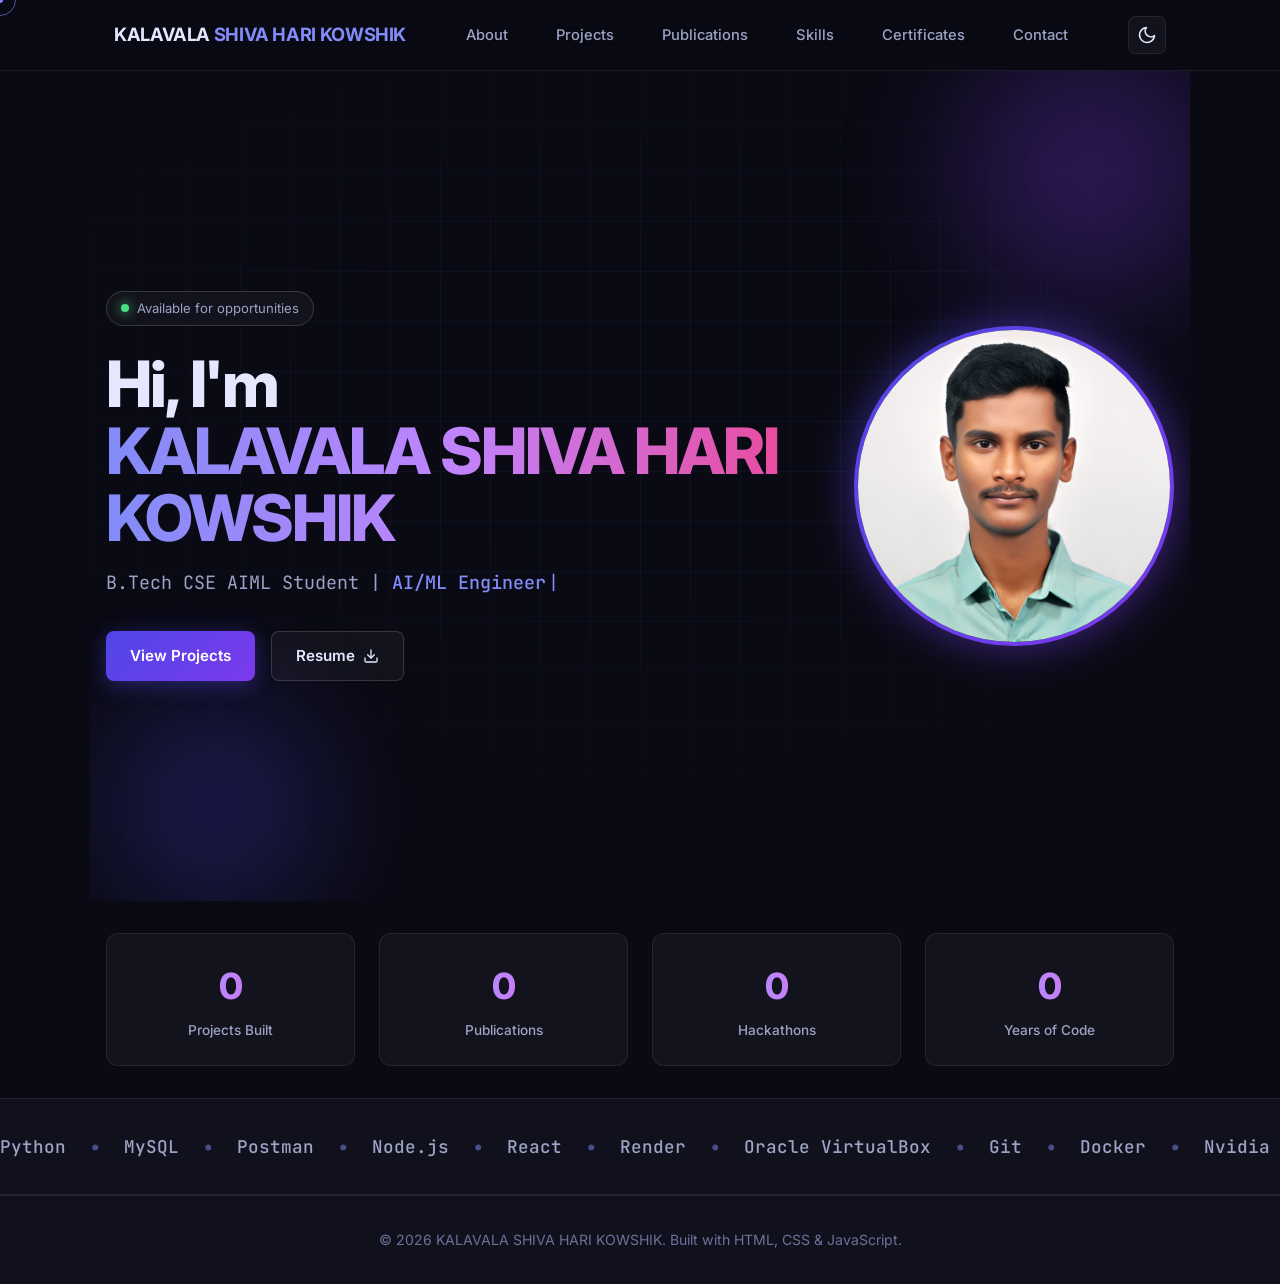
==== index.html @ ff4b06aa "Initial portfolio commit" ====
<!DOCTYPE html>
<html lang="en">
<head>
    <meta charset="UTF-8">
    <meta name="viewport" content="width=device-width, initial-scale=1.0">
    <meta name="description" content="Portfolio of KALAVALA SHIVA HARI KOWSHIK - B.Tech student and aspiring developer">
    <title>KALAVALA SHIVA HARI KOWSHIK | Portfolio</title>
    <link rel="stylesheet" href="css/reset.css">
    <link rel="stylesheet" href="css/style.css">
    <link rel="stylesheet" href="css/responsive.css">
</head>

<body data-page="home">

    <div class="cursor-dot" id="cursorDot"></div>
    <div class="cursor-ring" id="cursorRing"></div>
    <div class="scroll-progress" id="scrollProgress"></div>


    <!-- ===== NAVBAR ===== -->
    <header class="navbar">
        <div class="nav-container">
            <a href="index.html" class="logo">KALAVALA<span class="logo-accent"> SHIVA HARI KOWSHIK</span></a>
            <nav>
                <ul class="nav-links">
                    <li><a href="about.html" data-page="about">About</a></li>
                    <li><a href="projects.html" data-page="projects">Projects</a></li>
                    <li><a href="publications.html" data-page="publications">Publications</a></li>
                    <li><a href="skills.html" data-page="skills">Skills</a></li>
                    <li><a href="certificates.html" data-page="certificates">Certificates</a></li>
                    <li><a href="contact.html" data-page="contact">Contact</a></li>
                </ul>
            </nav>
            <div class="nav-actions">
                <button class="theme-toggle" id="themeToggle" aria-label="Toggle dark mode">
                    <svg class="icon-moon" width="20" height="20" viewBox="0 0 24 24" fill="none" stroke="currentColor" stroke-width="2" stroke-linecap="round" stroke-linejoin="round">
                        <path d="M21 12.79A9 9 0 1 1 11.21 3 7 7 0 0 0 21 12.79z"></path>
                    </svg>
                    <svg class="icon-sun" width="20" height="20" viewBox="0 0 24 24" fill="none" stroke="currentColor" stroke-width="2" stroke-linecap="round" stroke-linejoin="round">
                        <circle cx="12" cy="12" r="5"></circle>
                        <line x1="12" y1="1" x2="12" y2="3"></line>
                        <line x1="12" y1="21" x2="12" y2="23"></line>
                        <line x1="4.22" y1="4.22" x2="5.64" y2="5.64"></line>
                        <line x1="18.36" y1="18.36" x2="19.78" y2="19.78"></line>
                        <line x1="1" y1="12" x2="3" y2="12"></line>
                        <line x1="21" y1="12" x2="23" y2="12"></line>
                        <line x1="4.22" y1="19.78" x2="5.64" y2="18.36"></line>
                        <line x1="18.36" y1="5.64" x2="19.78" y2="4.22"></line>
                    </svg>
                </button>
                <button class="menu-toggle" aria-label="Toggle menu">
                    <span></span><span></span><span></span>
                </button>
            </div>
        </div>
    </header>


    <!-- ===== HERO ===== -->
    <section class="hero">
        <div class="mouse-glow" id="mouseGlow"></div>
        <div class="hero-grid"></div>
        <div class="blob blob-1"></div>
        <div class="blob blob-2"></div>

        <div class="hero-content">
            <div class="status-badge">
                <span class="status-dot"></span>
                Available for opportunities
            </div>

            <h1 class="hero-title">
                <span class="reveal-text">Hi, I'm</span>
                <span class="gradient-text">KALAVALA SHIVA HARI KOWSHIK</span>
            </h1>

            <p class="tagline">
                B.Tech CSE AIML Student |
                <span class="typing-text" id="typingText">Backend Developer</span><span class="typing-cursor">|</span>
            </p>

            <div class="hero-buttons">
                <a href="projects.html" class="btn btn-primary">View Projects</a>
                <a href="assets/resume.pdf" class="btn btn-secondary" download>
                    Resume
                    <svg width="16" height="16" viewBox="0 0 24 24" fill="none" stroke="currentColor" stroke-width="2" stroke-linecap="round" stroke-linejoin="round">
                        <path d="M21 15v4a2 2 0 0 1-2 2H5a2 2 0 0 1-2-2v-4"></path>
                        <polyline points="7 10 12 15 17 10"></polyline>
                        <line x1="12" y1="15" x2="12" y2="3"></line>
                    </svg>
                </a>
            </div>
        </div>

        <div class="hero-image">
            <div class="image-ring">
                <img src="assets/images/profile.png" alt="KALAVALA SHIVA HARI KOWSHIK">
            </div>
        </div>
    </section>


    <!-- ===== STATS ===== -->
    <section class="stats">
        <div class="stats-grid">
            <div class="stat-card">
                <div class="stat-number" data-target="3">0</div>
                <div class="stat-label">Projects Built</div>
            </div>
            <div class="stat-card">
                <div class="stat-number" data-target="1">0</div>
                <div class="stat-label">Publications</div>
            </div>
            <div class="stat-card">
                <div class="stat-number" data-target="3">0</div>
                <div class="stat-label">Hackathons</div>
            </div>
            <div class="stat-card">
                <div class="stat-number" data-target="4">0</div>
                <div class="stat-label">Years of Code</div>
            </div>
        </div>
    </section>


    <!-- ===== MARQUEE ===== -->
    <section class="marquee-section">
        <div class="marquee">
            <div class="marquee-track">
                <span class="marquee-item">Python</span><span class="marquee-dot">•</span>
                <span class="marquee-item">MySQL</span><span class="marquee-dot">•</span>
                <span class="marquee-item">Postman</span><span class="marquee-dot">•</span>
                <span class="marquee-item">Node.js</span><span class="marquee-dot">•</span>
                <span class="marquee-item">React</span><span class="marquee-dot">•</span>
                <span class="marquee-item">Render</span><span class="marquee-dot">•</span>
                <span class="marquee-item">Oracle VirtualBox</span><span class="marquee-dot">•</span>
                <span class="marquee-item">Git</span><span class="marquee-dot">•</span>
                <span class="marquee-item">Docker</span><span class="marquee-dot">•</span>
                <span class="marquee-item">Nvidia NGC</span><span class="marquee-dot">•</span>
            </div>
        </div>
    </section>


    <!-- ===== FOOTER ===== -->
    <footer class="footer">
        <p>&copy; 2026 KALAVALA SHIVA HARI KOWSHIK. Built with HTML, CSS &amp; JavaScript.</p>
    </footer>

    <script src="js/script.js"></script>
</body>
</html>
---- css/style.css ----
/* ==========================================================
   GOOGLE FONTS
   ========================================================== */
@import url('https://fonts.googleapis.com/css2?family=Inter:wght@400;500;600;700;800;900&family=JetBrains+Mono:wght@400;500&display=swap');


/* ==========================================================
   1. CSS VARIABLES — DARK THEME (default)
   ========================================================== */

:root {
    /* Dark theme colors (default) */
    --bg-primary: #0a0a14;
    --bg-secondary: #11111d;
    --bg-card: rgba(255, 255, 255, 0.04);
    --bg-card-hover: rgba(255, 255, 255, 0.07);
    --bg-nav: rgba(10, 10, 20, 0.7);

    --text-primary: #e5e7ff;
    --text-secondary: #9ca3c4;
    --text-muted: #6b7299;

    --accent: #818cf8;
    --accent-2: #c084fc;
    --accent-strong: #4f46e5;
    --accent-glow: rgba(129, 140, 248, 0.4);

    --border: rgba(255, 255, 255, 0.08);
    --border-strong: rgba(255, 255, 255, 0.15);

    --gradient-text: linear-gradient(90deg, #818cf8 0%, #c084fc 50%, #ec4899 100%);
    --gradient-blob-1: radial-gradient(circle, rgba(124, 58, 237, 0.35) 0%, transparent 70%);
    --gradient-blob-2: radial-gradient(circle, rgba(79, 70, 229, 0.3) 0%, transparent 70%);
    --gradient-button: linear-gradient(135deg, #4f46e5 0%, #7c3aed 100%);

    /* Typography */
    --font-main: 'Inter', -apple-system, BlinkMacSystemFont, sans-serif;
    --font-mono: 'JetBrains Mono', monospace;

    /* Spacing */
    --space-xs: 0.5rem;
    --space-sm: 1rem;
    --space-md: 1.5rem;
    --space-lg: 2rem;
    --space-xl: 3rem;
    --space-2xl: 5rem;

    /* Layout */
    --max-width: 1100px;
    --radius: 12px;
    --radius-sm: 8px;
    --radius-lg: 20px;

    /* Effects */
    --shadow-glow: 0 0 40px var(--accent-glow);
    --shadow-card: 0 8px 32px rgba(0, 0, 0, 0.3);
    --transition: 0.3s cubic-bezier(0.4, 0, 0.2, 1);
    --transition-slow: 0.6s cubic-bezier(0.4, 0, 0.2, 1);
}


/* ==========================================================
   2. LIGHT THEME OVERRIDES (applied when body.light-mode)
   ========================================================== */

body.light-mode {
    --bg-primary: #fafafe;
    --bg-secondary: #f3f4fb;
    --bg-card: rgba(255, 255, 255, 0.9);
    --bg-card-hover: #ffffff;
    --bg-nav: rgba(255, 255, 255, 0.8);

    --text-primary: #1a1a2e;
    --text-secondary: #555770;
    --text-muted: #8a8fb0;

    --accent: #4f46e5;
    --accent-2: #7c3aed;
    --accent-strong: #4338ca;
    --accent-glow: rgba(79, 70, 229, 0.25);

    --border: rgba(0, 0, 0, 0.08);
    --border-strong: rgba(0, 0, 0, 0.15);

    --gradient-blob-1: radial-gradient(circle, rgba(124, 58, 237, 0.15) 0%, transparent 70%);
    --gradient-blob-2: radial-gradient(circle, rgba(79, 70, 229, 0.12) 0%, transparent 70%);
}


/* ==========================================================
   3. BASE
   ========================================================== */

body {
    font-family: var(--font-main);
    font-size: 1rem;
    color: var(--text-primary);
    background-color: var(--bg-primary);
    transition: background-color var(--transition), color var(--transition);
    overflow-x: hidden;
}

h1 {
    font-size: clamp(2.25rem, 5.5vw, 4rem);
    font-weight: 800;
    letter-spacing: -0.03em;
    line-height: 1.05;
}

h2 {
    font-size: clamp(1.75rem, 4vw, 2.75rem);
    font-weight: 700;
    letter-spacing: -0.02em;
}

h3 {
    font-size: 1.2rem;
    font-weight: 600;
}

p {
    color: var(--text-secondary);
    font-size: 1.02rem;
    line-height: 1.7;
}


/* ==========================================================
   4. SCROLL PROGRESS BAR
   ========================================================== */

.scroll-progress {
    position: fixed;
    top: 0;
    left: 0;
    height: 3px;
    width: 0%;
    background: var(--gradient-text);
    z-index: 9999;
    transition: width 0.1s ease-out;
}


/* ==========================================================
   5. SECTION LAYOUT
   ========================================================== */

section {
    padding: var(--space-2xl) var(--space-sm);
    max-width: var(--max-width);
    margin: 0 auto;
    position: relative;
}

.section-title {
    text-align: center;
    margin-bottom: var(--space-xl);
    color: var(--text-primary);
}


/* ==========================================================
   6. NAVBAR
   ========================================================== */

.navbar {
    position: sticky;
    top: 0;
    z-index: 1000;
    background-color: var(--bg-nav);
    backdrop-filter: blur(20px);
    -webkit-backdrop-filter: blur(20px);
    border-bottom: 1px solid var(--border);
    transition: background-color var(--transition);
}

.nav-container {
    max-width: var(--max-width);
    margin: 0 auto;
    padding: var(--space-sm) var(--space-md);
    display: flex;
    align-items: center;
    justify-content: space-between;
}

.logo {
    font-size: 1.15rem;
    font-weight: 700;
    color: var(--text-primary);
    letter-spacing: -0.02em;
}

.logo-accent {
    color: var(--accent);
}

.nav-links {
    display: flex;
    gap: var(--space-md);
}

.nav-links a {
    color: var(--text-secondary);
    font-weight: 500;
    font-size: 0.92rem;
    padding: 0.5rem 0.75rem;
    border-radius: var(--radius-sm);
    transition: all var(--transition);
}

.nav-links a:hover {
    color: var(--accent);
    background-color: var(--bg-card);
}

.nav-links a.active-link {
    color: var(--accent);
    background-color: var(--bg-card);
}

.nav-actions {
    display: flex;
    align-items: center;
    gap: var(--space-xs);
}

/* Theme toggle */
.theme-toggle {
    width: 38px;
    height: 38px;
    border-radius: var(--radius-sm);
    background: var(--bg-card);
    border: 1px solid var(--border);
    display: flex;
    align-items: center;
    justify-content: center;
    color: var(--text-primary);
    transition: all var(--transition);
}

.theme-toggle:hover {
    background: var(--bg-card-hover);
    color: var(--accent);
    transform: translateY(-2px);
}

.theme-toggle .icon-sun {
    display: none;
}

body.light-mode .theme-toggle .icon-moon {
    display: none;
}

body.light-mode .theme-toggle .icon-sun {
    display: block;
}

/* Mobile menu button */
.menu-toggle {
    display: none;
    flex-direction: column;
    gap: 5px;
    padding: 8px;
}

.menu-toggle span {
    width: 22px;
    height: 2px;
    background-color: var(--text-primary);
    border-radius: 2px;
    transition: all var(--transition);
}


/* ==========================================================
   7. HERO SECTION
   ========================================================== */

.hero {
    min-height: calc(100vh - 70px);
    display: flex;
    align-items: center;
    justify-content: space-between;
    gap: var(--space-xl);
    padding-top: var(--space-xl);
    padding-bottom: var(--space-xl);
    position: relative;
    overflow: hidden;
}

/* Gradient blobs in background */
.blob {
    position: absolute;
    border-radius: 50%;
    filter: blur(40px);
    pointer-events: none;
    animation: float 8s ease-in-out infinite;
}

.blob-1 {
    width: 400px;
    height: 400px;
    background: var(--gradient-blob-1);
    top: -100px;
    right: -100px;
}

.blob-2 {
    width: 350px;
    height: 350px;
    background: var(--gradient-blob-2);
    bottom: -80px;
    left: -50px;
    animation-delay: -4s;
}

@keyframes float {
    0%, 100% { transform: translate(0, 0); }
    50% { transform: translate(20px, -30px); }
}

.hero-content {
    flex: 1;
    position: relative;
    z-index: 1;
}

/* Status badge */
.status-badge {
    display: inline-flex;
    align-items: center;
    gap: 8px;
    background: var(--bg-card);
    border: 1px solid var(--border-strong);
    padding: 6px 14px;
    border-radius: 100px;
    font-size: 0.82rem;
    color: var(--text-secondary);
    margin-bottom: var(--space-md);
    backdrop-filter: blur(10px);
}

.status-dot {
    width: 8px;
    height: 8px;
    border-radius: 50%;
    background: #4ade80;
    box-shadow: 0 0 12px #4ade80;
    animation: pulse 2s ease-in-out infinite;
}

@keyframes pulse {
    0%, 100% { opacity: 1; transform: scale(1); }
    50% { opacity: 0.6; transform: scale(1.2); }
}

/* Gradient text */
.gradient-text {
    color: var(--accent);   /* fallback color */
    background: var(--gradient-text);
    -webkit-background-clip: text;
    -webkit-text-fill-color: transparent;
    background-clip: text;
    display: inline-block;
}

.hero-content h1 {
    margin-bottom: var(--space-sm);
}

.tagline {
    font-size: 1.15rem;
    color: var(--text-secondary);
    margin-bottom: var(--space-lg);
    font-family: var(--font-mono);
}

.typing-text {
    color: var(--accent);
    font-weight: 500;
}

.typing-cursor {
    color: var(--accent);
    animation: blink 1s infinite;
    margin-left: 2px;
}

@keyframes blink {
    0%, 49% { opacity: 1; }
    50%, 100% { opacity: 0; }
}

.hero-buttons {
    display: flex;
    gap: var(--space-sm);
    flex-wrap: wrap;
}


/* ==========================================================
   8. BUTTONS
   ========================================================== */

.btn {
    display: inline-flex;
    align-items: center;
    gap: 8px;
    padding: 0.75rem 1.5rem;
    border-radius: var(--radius-sm);
    font-weight: 600;
    font-size: 0.95rem;
    transition: all var(--transition);
    cursor: pointer;
    position: relative;
    overflow: hidden;
}

.btn-primary {
    background: var(--gradient-button);
    color: #ffffff;
    box-shadow: 0 4px 20px rgba(79, 70, 229, 0.4);
}

.btn-primary:hover {
    transform: translateY(-3px);
    box-shadow: 0 8px 30px rgba(79, 70, 229, 0.6);
}

.btn-secondary {
    background-color: var(--bg-card);
    color: var(--text-primary);
    border: 1px solid var(--border-strong);
}

.btn-secondary:hover {
    background-color: var(--bg-card-hover);
    border-color: var(--accent);
    color: var(--accent);
    transform: translateY(-3px);
}


/* ==========================================================
   9. HERO IMAGE
   ========================================================== */

.hero-image {
    flex: 0 0 auto;
    position: relative;
    z-index: 1;
}

.image-ring {
    width: 320px;
    height: 320px;
    border-radius: 50%;
    background: var(--gradient-button);
    padding: 4px;
    position: relative;
}

.image-ring::before {
    content: '';
    position: absolute;
    inset: -2px;
    border-radius: 50%;
    background: var(--gradient-button);
    filter: blur(20px);
    opacity: 0.5;
    z-index: -1;
}

.image-ring img {
    width: 100%;
    height: 100%;
    border-radius: 50%;
    object-fit: cover;
     object-position: center top;
    background-color: var(--bg-secondary);
}


/* ==========================================================
   10. STATS SECTION
   ========================================================== */

.stats {
    padding-top: var(--space-lg);
    padding-bottom: var(--space-lg);
}

.stats-grid {
    display: grid;
    grid-template-columns: repeat(4, 1fr);
    gap: var(--space-md);
}

.stat-card {
    background: var(--bg-card);
    border: 1px solid var(--border);
    border-radius: var(--radius);
    padding: var(--space-md);
    text-align: center;
    backdrop-filter: blur(10px);
    transition: all var(--transition);
}

.stat-card:hover {
    border-color: var(--accent);
    transform: translateY(-4px);
    box-shadow: var(--shadow-glow);
}

.stat-number {
    font-size: 2.25rem;
    font-weight: 800;
    background: var(--gradient-text);
    -webkit-background-clip: text;
    -webkit-text-fill-color: transparent;
    background-clip: text;
    margin-bottom: 4px;
}

.stat-label {
    font-size: 0.85rem;
    color: var(--text-secondary);
    font-weight: 500;
}


/* ==========================================================
   11. ABOUT
   ========================================================== */

.about-content {
    max-width: 700px;
    margin: 0 auto;
    text-align: center;
}

.about-content p {
    font-size: 1.1rem;
    line-height: 1.8;
}


/* ==========================================================
   12. PROJECTS
   ========================================================== */

.projects-grid {
    display: grid;
    grid-template-columns: repeat(auto-fit, minmax(450px, 1fr));
    gap: var(--space-md);
}

.project-card {
    background: var(--bg-card);
    border: 1px solid var(--border);
    border-radius: var(--radius);
    overflow: hidden;
    transition: all var(--transition);
    display: flex;
    flex-direction: column;
    backdrop-filter: blur(10px);
    position: relative;
}

.project-card:hover {
    transform: translateY(-8px);
    background: var(--bg-card-hover);
    border-color: var(--accent);
    box-shadow: var(--shadow-glow), var(--shadow-card);
}

.project-image {
    overflow: hidden;
    height: 180px;
    background: linear-gradient(135deg, rgba(79, 70, 229, 0.2), rgba(124, 58, 237, 0.1));
}

.project-image img {
    width: 100%;
    height: 100%;
    object-fit: cover;
    transition: transform var(--transition-slow);
}

.project-card:hover .project-image img {
    transform: scale(1.08);
}

.project-info {
    padding: var(--space-md);
    display: flex;
    flex-direction: column;
    gap: 0.75rem;
    flex: 1;
}

.project-info h3 {
    color: var(--text-primary);
}

.project-info p {
    font-size: 0.92rem;
    flex: 1;
}

.tech-stack {
    display: flex;
    flex-wrap: wrap;
    gap: 6px;
}

.tech-stack span {
    background: var(--bg-card);
    border: 1px solid var(--border-strong);
    color: var(--accent);
    padding: 3px 10px;
    border-radius: 100px;
    font-size: 0.75rem;
    font-weight: 500;
    font-family: var(--font-mono);
}

.project-links {
    display: flex;
    gap: var(--space-sm);
    margin-top: 0.5rem;
}

.project-links a {
    display: inline-flex;
    align-items: center;
    gap: 6px;
    color: var(--text-secondary);
    font-weight: 600;
    font-size: 0.85rem;
    padding: 6px 12px;
    border-radius: var(--radius-sm);
    transition: all var(--transition);
}

.project-links a:hover {
    color: var(--accent);
    background: var(--bg-card);
}


/* ==========================================================
   13. SKILLS
   ========================================================== */

.skills-grid {
    display: grid;
    grid-template-columns: repeat(auto-fit, minmax(220px, 1fr));
    gap: var(--space-md);
}

.skill-category {
    background: var(--bg-card);
    padding: var(--space-md);
    border-radius: var(--radius);
    border: 1px solid var(--border);
    transition: all var(--transition);
    backdrop-filter: blur(10px);
}

.skill-category:hover {
    transform: translateY(-4px);
    border-color: var(--accent);
    box-shadow: var(--shadow-glow);
}

.skill-category h3 {
    color: var(--accent);
    margin-bottom: var(--space-sm);
    padding-bottom: var(--space-xs);
    border-bottom: 1px solid var(--border);
    font-family: var(--font-mono);
    font-size: 0.95rem;
}

.skill-category ul {
    display: flex;
    flex-direction: column;
    gap: 0.4rem;
}

.skill-category li {
    color: var(--text-secondary);
    font-size: 0.92rem;
    padding-left: 1.25rem;
    position: relative;
    transition: color var(--transition);
}

.skill-category li::before {
    content: '▹';
    position: absolute;
    left: 0;
    color: var(--accent);
}

.skill-category li:hover {
    color: var(--text-primary);
}


/* ==========================================================
   14. CONTACT
   ========================================================== */

.contact {
    text-align: center;
}

.contact-text {
    max-width: 500px;
    margin: 0 auto var(--space-lg);
    font-size: 1.05rem;
}

.contact-links {
    display: flex;
    justify-content: center;
    gap: var(--space-sm);
    flex-wrap: wrap;
}

.contact-links a {
    display: inline-flex;
    align-items: center;
    gap: 8px;
    padding: 0.75rem 1.5rem;
    background: var(--bg-card);
    border: 1px solid var(--border-strong);
    border-radius: var(--radius-sm);
    color: var(--text-primary);
    font-weight: 500;
    font-size: 0.95rem;
    transition: all var(--transition);
    backdrop-filter: blur(10px);
}

.contact-links a:hover {
    border-color: var(--accent);
    color: var(--accent);
    transform: translateY(-3px);
    box-shadow: var(--shadow-glow);
}


/* ==========================================================
   15. FOOTER
   ========================================================== */

.footer {
    text-align: center;
    padding: var(--space-lg) var(--space-sm);
    border-top: 1px solid var(--border);
    background-color: var(--bg-secondary);
}

.footer p {
    font-size: 0.88rem;
    color: var(--text-muted);
}


/* ==========================================================
   16. FADE-IN ANIMATION
   ========================================================== */

.fade-in {
    opacity: 0;
    transform: translateY(30px);
    transition: opacity 0.8s ease, transform 0.8s ease;
}

.fade-in.visible {
    opacity: 1;
    transform: translateY(0);
}
/* ==========================================================
   17. CUSTOM CURSOR (desktop only)
   ========================================================== */

.cursor-dot,
.cursor-ring {
    position: fixed;
    top: 0;
    left: 0;
    pointer-events: none;
    z-index: 10000;
    border-radius: 50%;
    transform: translate(-50%, -50%);
    will-change: transform;
}

.cursor-dot {
    width: 6px;
    height: 6px;
    background: var(--accent);
    transition: width 0.2s, height 0.2s, background 0.2s;
}

.cursor-ring {
    width: 32px;
    height: 32px;
    border: 1.5px solid var(--accent);
    transition: width 0.3s, height 0.3s, border-color 0.3s, transform 0.15s ease-out;
    opacity: 0.6;
}

/* Cursor expands over interactive elements */
.cursor-ring.hover {
    width: 50px;
    height: 50px;
    border-color: var(--accent-2);
    background: rgba(129, 140, 248, 0.1);
}

.cursor-dot.hover {
    width: 10px;
    height: 10px;
    background: var(--accent-2);
}

/* Hide default cursor when custom is active */
body.custom-cursor-active {
    cursor: none;
}

body.custom-cursor-active a,
body.custom-cursor-active button {
    cursor: none;
}

/* Hide custom cursor on touch / small screens */
@media (max-width: 968px), (pointer: coarse) {
    .cursor-dot,
    .cursor-ring {
        display: none;
    }

    body.custom-cursor-active {
        cursor: auto;
    }

    body.custom-cursor-active a,
    body.custom-cursor-active button {
        cursor: pointer;
    }
}


/* ==========================================================
   18. MOUSE-FOLLOW GLOW IN HERO
   ========================================================== */

.mouse-glow {
    position: absolute;
    width: 600px;
    height: 600px;
    border-radius: 50%;
    background: radial-gradient(circle, rgba(129, 140, 248, 0.15) 0%, transparent 60%);
    pointer-events: none;
    transform: translate(-50%, -50%);
    transition: opacity 0.3s;
    opacity: 0;
    z-index: 0;
    filter: blur(40px);
}

.hero:hover .mouse-glow {
    opacity: 1;
}

body.light-mode .mouse-glow {
    background: radial-gradient(circle, rgba(79, 70, 229, 0.12) 0%, transparent 60%);
}

@media (max-width: 968px) {
    .mouse-glow {
        display: none;
    }
}


/* ==========================================================
   19. 3D CARD TILT
   ========================================================== */

.project-card,
.skill-category,
.stat-card {
    transform-style: preserve-3d;
    transition: transform 0.2s ease-out,
                background 0.3s,
                border-color 0.3s,
                box-shadow 0.3s;
}

/* The tilt itself is set via inline style by JS using CSS variables */
.project-card.tiltable,
.skill-category.tiltable,
.stat-card.tiltable {
    transform: perspective(1000px)
               rotateX(var(--tilt-x, 0deg))
               rotateY(var(--tilt-y, 0deg))
               translateY(var(--tilt-lift, 0));
}

@media (max-width: 968px), (pointer: coarse) {
    .project-card.tiltable,
    .skill-category.tiltable,
    .stat-card.tiltable {
        transform: none;
    }
}
/* ==========================================================
   20. ANIMATED GRID BACKGROUND IN HERO
   ========================================================== */

.hero-grid {
    position: absolute;
    inset: 0;
    background-image:
        linear-gradient(rgba(129, 140, 248, 0.06) 1px, transparent 1px),
        linear-gradient(90deg, rgba(129, 140, 248, 0.06) 1px, transparent 1px);
    background-size: 50px 50px;
    -webkit-mask-image: radial-gradient(ellipse 80% 60% at 50% 40%, black 30%, transparent 80%);
    mask-image: radial-gradient(ellipse 80% 60% at 50% 40%, black 30%, transparent 80%);
    pointer-events: none;
    z-index: 0;
    animation: gridDrift 20s linear infinite;
}

body.light-mode .hero-grid {
    background-image:
        linear-gradient(rgba(79, 70, 229, 0.08) 1px, transparent 1px),
        linear-gradient(90deg, rgba(79, 70, 229, 0.08) 1px, transparent 1px);
}

@keyframes gridDrift {
    from { background-position: 0 0, 0 0; }
    to { background-position: 50px 50px, 50px 50px; }
}


/* ==========================================================
   21. LETTER-BY-LETTER REVEAL ANIMATION
   ========================================================== */

.hero-title {
    display: block;
}

.hero-title .reveal-text {
    display: inline-block;
    opacity: 0;
}

/* When .revealed is added by JS, characters animate in */
.hero-title .reveal-text.revealed {
    opacity: 1;
}

.reveal-text .char {
    display: inline-block;
    opacity: 0;
    transform: translateY(20px) rotate(-3deg);
    transition: opacity 0.5s ease, transform 0.5s cubic-bezier(0.34, 1.56, 0.64, 1);
}

.reveal-text.revealed .char {
    opacity: 1;
    transform: translateY(0) rotate(0);
}


/* ==========================================================
   22. MARQUEE / TECH STRIP
   ========================================================== */

.marquee-section {
    max-width: 100%;        /* override section max-width — full bleed */
    padding: var(--space-lg) 0;
    border-top: 1px solid var(--border);
    border-bottom: 1px solid var(--border);
    background: var(--bg-secondary);
    overflow: hidden;
}

.marquee {
    overflow: hidden;
    width: 100%;
}

.marquee-track {
    display: inline-flex;
    align-items: center;
    gap: var(--space-md);
    white-space: nowrap;
    animation: marqueeScroll 10s linear infinite;
}

.marquee:hover .marquee-track {
    animation-play-state: paused;
}

.marquee-item {
    font-family: var(--font-mono);
    font-size: 1.1rem;
    font-weight: 500;
    color: var(--text-secondary);
    transition: color var(--transition);
    cursor: default;
}

.marquee-item:hover {
    color: var(--accent);
}

.marquee-dot {
    color: var(--accent);
    font-size: 1.2rem;
    opacity: 0.5;
}

@keyframes marqueeScroll {
    from { transform: translateX(0); }
    to   { transform: translateX(-50%); }
}


/* ==========================================================
   23. ENHANCED SCROLL REVEALS
   Alternate sliding from left/right instead of just fade-up
   ========================================================== */

.slide-left {
    opacity: 0;
    transform: translateX(-60px);
    transition: opacity 0.8s ease, transform 0.8s cubic-bezier(0.25, 0.46, 0.45, 0.94);
}

.slide-right {
    opacity: 0;
    transform: translateX(60px);
    transition: opacity 0.8s ease, transform 0.8s cubic-bezier(0.25, 0.46, 0.45, 0.94);
}

.slide-left.visible,
.slide-right.visible {
    opacity: 1;
    transform: translateX(0);
}

.scale-in {
    opacity: 0;
    transform: scale(0.92);
    transition: opacity 0.7s ease, transform 0.7s cubic-bezier(0.34, 1.56, 0.64, 1);
}

.scale-in.visible {
    opacity: 1;
    transform: scale(1);
}
/* ==========================================================
   24. MULTI-PAGE LAYOUT
   ========================================================== */

.page-content {
    max-width: var(--max-width);
    margin: 0 auto;
    padding: 0 var(--space-sm);
    position: relative;
    min-height: calc(100vh - 70px);
}

.page-header {
    padding: var(--space-2xl) 0 var(--space-xl);
    text-align: center;
    position: relative;
    z-index: 1;
}

.page-title {
    font-size: clamp(2.5rem, 6vw, 4.5rem);
    font-weight: 800;
    letter-spacing: -0.03em;
    line-height: 1.05;
    margin-bottom: var(--space-sm);
}

.page-subtitle {
    font-size: 1.15rem;
    color: var(--text-secondary);
    max-width: 600px;
    margin: 0 auto;
}


/* ===== ABOUT PAGE ===== */

.about-detailed {
    padding-bottom: var(--space-2xl);
}

.about-grid {
    display: grid;
    grid-template-columns: 1.4fr 1fr;
    gap: var(--space-xl);
    align-items: center;
}

.about-text h2 {
    font-size: 1.75rem;
    margin-bottom: var(--space-md);
    color: var(--text-primary);
}

.about-text p {
    margin-bottom: var(--space-sm);
    font-size: 1.05rem;
    line-height: 1.8;
    text-align: justify;
}

.about-cta {
    display: flex;
    gap: var(--space-sm);
    margin-top: var(--space-md);
    flex-wrap: wrap;
}

.about-image {
    display: flex;
    justify-content: center;
}

.about-image .image-ring {
    width: 280px;
    height: 280px;
}


/* Quick facts grid */
.quick-facts {
    padding-top: var(--space-xl);
    padding-bottom: var(--space-2xl);
}

.facts-grid {
    display: grid;
    grid-template-columns: repeat(auto-fit, minmax(220px, 1fr));
    gap: var(--space-md);
}

.fact-card {
    background: var(--bg-card);
    border: 1px solid var(--border);
    border-radius: var(--radius);
    padding: var(--space-md);
    backdrop-filter: blur(10px);
    transition: all var(--transition);
}

.fact-card:hover {
    border-color: var(--accent);
    transform: translateY(-4px);
    box-shadow: var(--shadow-glow);
}

.fact-icon {
    font-size: 2rem;
    margin-bottom: var(--space-xs);
}

.fact-card h3 {
    color: var(--accent);
    margin-bottom: var(--space-xs);
    font-family: var(--font-mono);
    font-size: 0.95rem;
}

.fact-card p {
    font-size: 0.95rem;
    line-height: 1.6;
}


/* ===== CONTACT PAGE ===== */

.contact-quick {
    margin-top: var(--space-xl);
    text-align: center;
}

.contact-quick p {
    margin-bottom: var(--space-sm);
    color: var(--text-secondary);
}

.contact-cta {
    font-family: var(--font-mono);
    font-size: 1.05rem;
}


/* ===== ACTIVE PAGE INDICATOR IN NAVBAR ===== */

body[data-page="about"] .nav-links a[data-page="about"],
body[data-page="projects"] .nav-links a[data-page="projects"],
body[data-page="skills"] .nav-links a[data-page="skills"],
body[data-page="contact"] .nav-links a[data-page="contact"] {
    color: var(--accent);
    background-color: var(--bg-card);
}


/* ===== RESPONSIVE FOR ABOUT PAGE ===== */

@media (max-width: 768px) {
    .about-grid {
        grid-template-columns: 1fr;
        gap: var(--space-lg);
    }

    .about-image {
        order: -1;
    }

    .about-image .image-ring {
        width: 200px;
        height: 200px;
    }

    .page-header {
        padding: var(--space-xl) 0 var(--space-lg);
    }
}
/* ==========================================================
   25. CERTIFICATES PAGE
   ========================================================== */

/* Filter buttons */
.cert-filters {
    display: flex;
    justify-content: center;
    gap: var(--space-xs);
    flex-wrap: wrap;
    padding: 0 0 var(--space-lg);
    max-width: var(--max-width);
    margin: 0 auto;
}

.filter-btn {
    padding: 0.5rem 1.25rem;
    background: var(--bg-card);
    border: 1px solid var(--border);
    border-radius: 100px;
    color: var(--text-secondary);
    font-size: 0.9rem;
    font-weight: 500;
    font-family: var(--font-main);
    cursor: pointer;
    transition: all var(--transition);
    backdrop-filter: blur(10px);
}

.filter-btn:hover {
    border-color: var(--accent);
    color: var(--accent);
}

.filter-btn.active {
    background: var(--gradient-button);
    border-color: transparent;
    color: #ffffff;
    box-shadow: 0 4px 16px rgba(79, 70, 229, 0.4);
}


/* Certificate grid */
.cert-grid {
    display: grid;
    grid-template-columns: repeat(auto-fit, minmax(320px, 1fr));
    gap: var(--space-md);
}

.cert-card {
    background: var(--bg-card);
    border: 1px solid var(--border);
    border-radius: var(--radius);
    overflow: hidden;
    transition: all var(--transition);
    backdrop-filter: blur(10px);
    display: flex;
    flex-direction: column;
}

.cert-card.hidden {
    display: none;
}

.cert-card:hover {
    transform: translateY(-8px);
    background: var(--bg-card-hover);
    border-color: var(--accent);
    box-shadow: var(--shadow-glow), var(--shadow-card);
}

/* Certificate image */
/* Certificate image */
.cert-image {
    position: relative;
    width: 100%;
    overflow: hidden;
    background: linear-gradient(135deg, rgba(79, 70, 229, 0.2), rgba(124, 58, 237, 0.1));
    padding: var(--space-sm);
    display: flex;
    align-items: center;
    justify-content: center;
}

.cert-image img {
    width: 100%;
    height: auto;
    max-height: 380px;
    object-fit: contain;
    transition: transform var(--transition-slow);
    border-radius: var(--radius-sm);
    background: white;
}

.cert-card:hover .cert-image img {
    transform: scale(1.05);
}

/* Hover overlay with verify button */
.cert-overlay {
    position: absolute;
    inset: 0;
    background: linear-gradient(to top, rgba(10, 10, 20, 0.9), transparent);
    display: flex;
    align-items: flex-end;
    justify-content: flex-end;
    padding: var(--space-sm);
    opacity: 0;
    transition: opacity var(--transition);
}

.cert-card:hover .cert-overlay {
    opacity: 1;
}

.cert-verify-btn {
    display: inline-flex;
    align-items: center;
    gap: 6px;
    padding: 0.5rem 1rem;
    background: var(--gradient-button);
    color: #ffffff;
    border-radius: var(--radius-sm);
    font-weight: 600;
    font-size: 0.85rem;
    transition: transform var(--transition);
}

.cert-verify-btn:hover {
    transform: translateY(-2px);
}

/* Certificate info */
.cert-info {
    padding: var(--space-md);
    display: flex;
    flex-direction: column;
    gap: 0.75rem;
    flex: 1;
}

.cert-meta {
    display: flex;
    justify-content: space-between;
    align-items: center;
    font-size: 0.8rem;
    font-family: var(--font-mono);
    color: var(--text-muted);
}

.cert-issuer {
    color: var(--accent);
    font-weight: 500;
}

.cert-date {
    color: var(--text-muted);
}

.cert-info h3 {
    color: var(--text-primary);
    font-size: 1.15rem;
}

.cert-info p {
    font-size: 0.9rem;
    color: var(--text-secondary);
    line-height: 1.6;
    flex: 1;
}

.cert-tags {
    display: flex;
    flex-wrap: wrap;
    gap: 6px;
}

.cert-tags span {
    background: var(--bg-card);
    border: 1px solid var(--border-strong);
    color: var(--accent);
    padding: 3px 10px;
    border-radius: 100px;
    font-size: 0.72rem;
    font-weight: 500;
    font-family: var(--font-mono);
}


/* Active nav indicator — extend for certificates */
body[data-page="certificates"] .nav-links a[data-page="certificates"] {
    color: var(--accent);
    background-color: var(--bg-card);
}


/* Responsive */
@media (max-width: 640px) {
    .cert-grid {
        grid-template-columns: 1fr;
    }

    .filter-btn {
        padding: 0.4rem 1rem;
        font-size: 0.85rem;
    }

    .cert-overlay {
        opacity: 1;  /* always show overlay on mobile since no hover */
    }
}
/* ==========================================================
   26. PUBLICATIONS PAGE
   ========================================================== */

.pub-list {
    display: flex;
    flex-direction: column;
    gap: var(--space-lg);
    max-width: 900px;
    margin: 0 auto;
}

.pub-card {
    background: var(--bg-card);
    border: 1px solid var(--border);
    border-radius: var(--radius);
    padding: var(--space-lg);
    backdrop-filter: blur(10px);
    transition: all var(--transition);
    position: relative;
    overflow: hidden;
}

.pub-card::before {
    content: '';
    position: absolute;
    top: 0;
    left: 0;
    width: 4px;
    height: 100%;
    background: var(--gradient-button);
    transition: width var(--transition);
}

.pub-card:hover {
    border-color: var(--accent);
    transform: translateY(-4px);
    box-shadow: var(--shadow-glow);
}

.pub-card:hover::before {
    width: 6px;
}

/* Header: type badge + year */
.pub-header {
    display: flex;
    justify-content: space-between;
    align-items: center;
    margin-bottom: var(--space-sm);
    flex-wrap: wrap;
    gap: var(--space-xs);
}

.pub-type-badge {
    display: inline-flex;
    align-items: center;
    gap: 6px;
    padding: 4px 12px;
    background: rgba(129, 140, 248, 0.15);
    border: 1px solid rgba(129, 140, 248, 0.4);
    color: var(--accent);
    border-radius: 100px;
    font-size: 0.75rem;
    font-weight: 600;
    font-family: var(--font-mono);
    text-transform: uppercase;
    letter-spacing: 0.05em;
}

.pub-year {
    color: var(--text-muted);
    font-size: 0.9rem;
    font-family: var(--font-mono);
    font-weight: 500;
}

/* Paper title */
.pub-title {
    font-size: 1.35rem;
    font-weight: 700;
    color: var(--text-primary);
    line-height: 1.35;
    margin-bottom: var(--space-sm);
    letter-spacing: -0.01em;
}

/* Authors line */
.pub-authors {
    color: var(--text-secondary);
    font-size: 0.95rem;
    margin-bottom: var(--space-xs);
    line-height: 1.6;
}

.pub-authors strong {
    color: var(--accent);
    font-weight: 700;
}

/* Venue */
.pub-venue {
    color: var(--text-muted);
    font-size: 0.88rem;
    margin-bottom: var(--space-md);
    font-style: italic;
}

/* Abstract */
.pub-abstract {
    background: rgba(255, 255, 255, 0.02);
    border-left: 2px solid var(--border-strong);
    padding: var(--space-sm) var(--space-md);
    border-radius: 0 var(--radius-sm) var(--radius-sm) 0;
    margin-bottom: var(--space-md);
}

body.light-mode .pub-abstract {
    background: rgba(0, 0, 0, 0.02);
}

.pub-abstract p {
    font-size: 0.95rem;
    line-height: 1.7;
    margin-bottom: var(--space-xs);
}

.pub-abstract p:last-child {
    margin-bottom: 0;
}

.pub-abstract strong {
    color: var(--accent);
    font-weight: 600;
}

/* Topic tags */
.pub-tags {
    display: flex;
    flex-wrap: wrap;
    gap: 6px;
    margin-bottom: var(--space-md);
}

.pub-tags span {
    background: var(--bg-card);
    border: 1px solid var(--border-strong);
    color: var(--accent);
    padding: 3px 10px;
    border-radius: 100px;
    font-size: 0.72rem;
    font-weight: 500;
    font-family: var(--font-mono);
}

/* DOI line */
.pub-meta {
    color: var(--text-muted);
    font-size: 0.82rem;
    font-family: var(--font-mono);
    margin-bottom: var(--space-md);
    padding-bottom: var(--space-md);
    border-bottom: 1px solid var(--border);
}

.pub-meta strong {
    color: var(--text-secondary);
}

/* Action buttons */
.pub-actions {
    display: flex;
    gap: var(--space-sm);
    flex-wrap: wrap;
}


/* Active nav indicator — extend for publications */
body[data-page="publications"] .nav-links a[data-page="publications"] {
    color: var(--accent);
    background-color: var(--bg-card);
}


/* Responsive */
@media (max-width: 640px) {
    .pub-card {
        padding: var(--space-md);
    }

    .pub-title {
        font-size: 1.15rem;
    }

    .pub-actions {
        flex-direction: column;
    }

    .pub-actions .btn {
        justify-content: center;
        width: 100%;
    }
}
/* ==========================================================
   27. PROJECT IMAGE CAROUSEL
   ========================================================== */

.project-carousel {
    position: relative;
    overflow: hidden;
    height: 300px;
    background: linear-gradient(135deg, rgba(79, 70, 229, 0.2), rgba(124, 58, 237, 0.1));
}

.carousel-track {
    position: relative;
    width: 100%;
    height: 100%;
}

.carousel-slide {
    position: absolute;
    inset: 0;
    opacity: 0;
    transition: opacity 0.5s ease;
    pointer-events: none;
}

.carousel-slide.active {
    opacity: 1;
    pointer-events: auto;
}

.carousel-slide img {
    width: 100%;
    height: 100%;
    object-fit: contain;
    padding: 8px;
    transition: transform var(--transition-slow);
}

.project-card:hover .carousel-slide.active img {
    transform: scale(1.03);
}


/* Prev / Next buttons */
.carousel-btn {
    position: absolute;
    top: 50%;
    transform: translateY(-50%);
    width: 36px;
    height: 36px;
    border-radius: 50%;
    background: rgba(10, 10, 20, 0.7);
    border: 1px solid var(--border-strong);
    color: #ffffff;
    display: flex;
    align-items: center;
    justify-content: center;
    cursor: pointer;
    backdrop-filter: blur(10px);
    transition: all var(--transition);
    opacity: 0;
    z-index: 2;
}

.carousel-prev {
    left: 10px;
}

.carousel-next {
    right: 10px;
}

/* Show buttons on card hover */
.project-card:hover .carousel-btn {
    opacity: 1;
}

.carousel-btn:hover {
    background: var(--accent);
    border-color: var(--accent);
    transform: translateY(-50%) scale(1.1);
}

body.light-mode .carousel-btn {
    background: rgba(255, 255, 255, 0.85);
    color: var(--text-primary);
}

body.light-mode .carousel-btn:hover {
    background: var(--accent);
    color: #ffffff;
}


/* Dots indicator */
.carousel-dots {
    position: absolute;
    bottom: 12px;
    left: 50%;
    transform: translateX(-50%);
    display: flex;
    gap: 6px;
    z-index: 2;
}

.carousel-dot {
    width: 8px;
    height: 8px;
    border-radius: 50%;
    background: rgba(255, 255, 255, 0.4);
    border: none;
    cursor: pointer;
    transition: all var(--transition);
    padding: 0;
}

.carousel-dot.active {
    width: 24px;
    border-radius: 4px;
    background: #ffffff;
}

.carousel-dot:hover {
    background: var(--accent);
}


/* Always show buttons on touch devices */
@media (pointer: coarse) {
    .carousel-btn {
        opacity: 1;
    }
}
---- css/responsive.css ----
/* ==========================================================
   RESPONSIVE STYLES
   Mobile and tablet adjustments for the dark-themed portfolio.
   Loaded AFTER style.css so these override when needed.
   ========================================================== */


/* ==========================================================
   TABLET (≤ 968px)
   ========================================================== */
@media (max-width: 968px) {

    /* --- HERO: stack vertically --- */
    .hero {
        flex-direction: column-reverse;
        text-align: center;
        gap: var(--space-lg);
        min-height: auto;
        padding-top: var(--space-xl);
    }

    .hero-content {
        display: flex;
        flex-direction: column;
        align-items: center;
    }

    .tagline {
        margin-left: auto;
        margin-right: auto;
    }

    .hero-buttons {
        justify-content: center;
    }

    .hero-image {
        flex: 0 0 auto;
    }

    .image-ring {
        width: 240px;
        height: 240px;
    }

    /* --- Blobs smaller on tablet --- */
    .blob-1 {
        width: 300px;
        height: 300px;
    }

    .blob-2 {
        width: 250px;
        height: 250px;
    }

    /* --- Stats: 2 columns on tablet --- */
    .stats-grid {
        grid-template-columns: repeat(2, 1fr);
    }

    /* --- Less padding on sections --- */
    section {
        padding-top: var(--space-xl);
        padding-bottom: var(--space-xl);
    }
}


/* ==========================================================
   MOBILE (≤ 640px)
   ========================================================== */
@media (max-width: 640px) {

    /* --- NAVBAR: hamburger menu --- */
    .nav-links {
        display: none;
        position: absolute;
        top: 100%;
        left: 0;
        right: 0;
        background-color: var(--bg-primary);
        flex-direction: column;
        padding: var(--space-md);
        gap: var(--space-sm);
        border-bottom: 1px solid var(--border);
        backdrop-filter: blur(20px);
    }

    .nav-links.active {
        display: flex;
    }

    .nav-links a {
        font-size: 1.05rem;
        padding: var(--space-xs) var(--space-sm);
    }

    /* Show hamburger button */
    .menu-toggle {
        display: flex;
    }

    /* Hamburger to X animation */
    .menu-toggle.active span:nth-child(1) {
        transform: translateY(7px) rotate(45deg);
    }

    .menu-toggle.active span:nth-child(2) {
        opacity: 0;
    }

    .menu-toggle.active span:nth-child(3) {
        transform: translateY(-7px) rotate(-45deg);
    }

    .nav-container {
        position: relative;
    }


    /* --- HERO --- */
    .image-ring {
        width: 200px;
        height: 200px;
    }

    .status-badge {
        font-size: 0.75rem;
        padding: 5px 12px;
    }

    .tagline {
        font-size: 1rem;
    }

    .hero-buttons {
        flex-direction: column;
        width: 100%;
        max-width: 280px;
    }

    .hero-buttons .btn {
        justify-content: center;
        width: 100%;
    }


    /* --- STATS: single column on small mobile, 2 cols on slightly larger --- */
    .stats-grid {
        grid-template-columns: repeat(2, 1fr);
        gap: var(--space-sm);
    }

    .stat-card {
        padding: var(--space-sm);
    }

    .stat-number {
        font-size: 1.75rem;
    }

    .stat-label {
        font-size: 0.78rem;
    }


    /* --- ABOUT --- */
    .about-content p {
        font-size: 1rem;
        line-height: 1.7;
    }


    /* --- PROJECTS: single column --- */
    .projects-grid {
        grid-template-columns: 1fr;
    }

    .project-image {
        height: 200px;
    }


    /* --- SKILLS: single column --- */
    .skills-grid {
        grid-template-columns: 1fr;
        gap: var(--space-sm);
    }


    /* --- CONTACT: stack buttons --- */
    .contact-links {
        flex-direction: column;
        align-items: stretch;
        gap: var(--space-xs);
        max-width: 280px;
        margin: 0 auto;
    }

    .contact-links a {
        justify-content: center;
    }


    /* --- Reduce section padding on mobile --- */
    section {
        padding-top: var(--space-lg);
        padding-bottom: var(--space-lg);
    }

    .section-title {
        margin-bottom: var(--space-lg);
    }


    /* --- Smaller blobs on mobile --- */
    .blob-1 {
        width: 200px;
        height: 200px;
    }

    .blob-2 {
        width: 180px;
        height: 180px;
    }
}


/* ==========================================================
   SMALL MOBILE (≤ 400px)
   ========================================================== */
@media (max-width: 400px) {

    .nav-container {
        padding: var(--space-sm);
    }

    .logo {
        font-size: 1rem;
    }

    .image-ring {
        width: 170px;
        height: 170px;
    }

    .stats-grid {
        grid-template-columns: 1fr;
    }

    .project-info {
        padding: var(--space-sm);
    }

    h1 {
        font-size: 2rem;
    }
}


/* ==========================================================
   ACCESSIBILITY: reduced motion
   ========================================================== */
@media (prefers-reduced-motion: reduce) {
    *,
    *::before,
    *::after {
        animation-duration: 0.01ms !important;
        transition-duration: 0.01ms !important;
        scroll-behavior: auto !important;
    }

    .blob,
    .status-dot,
    .typing-cursor {
        animation: none !important;
    }
}
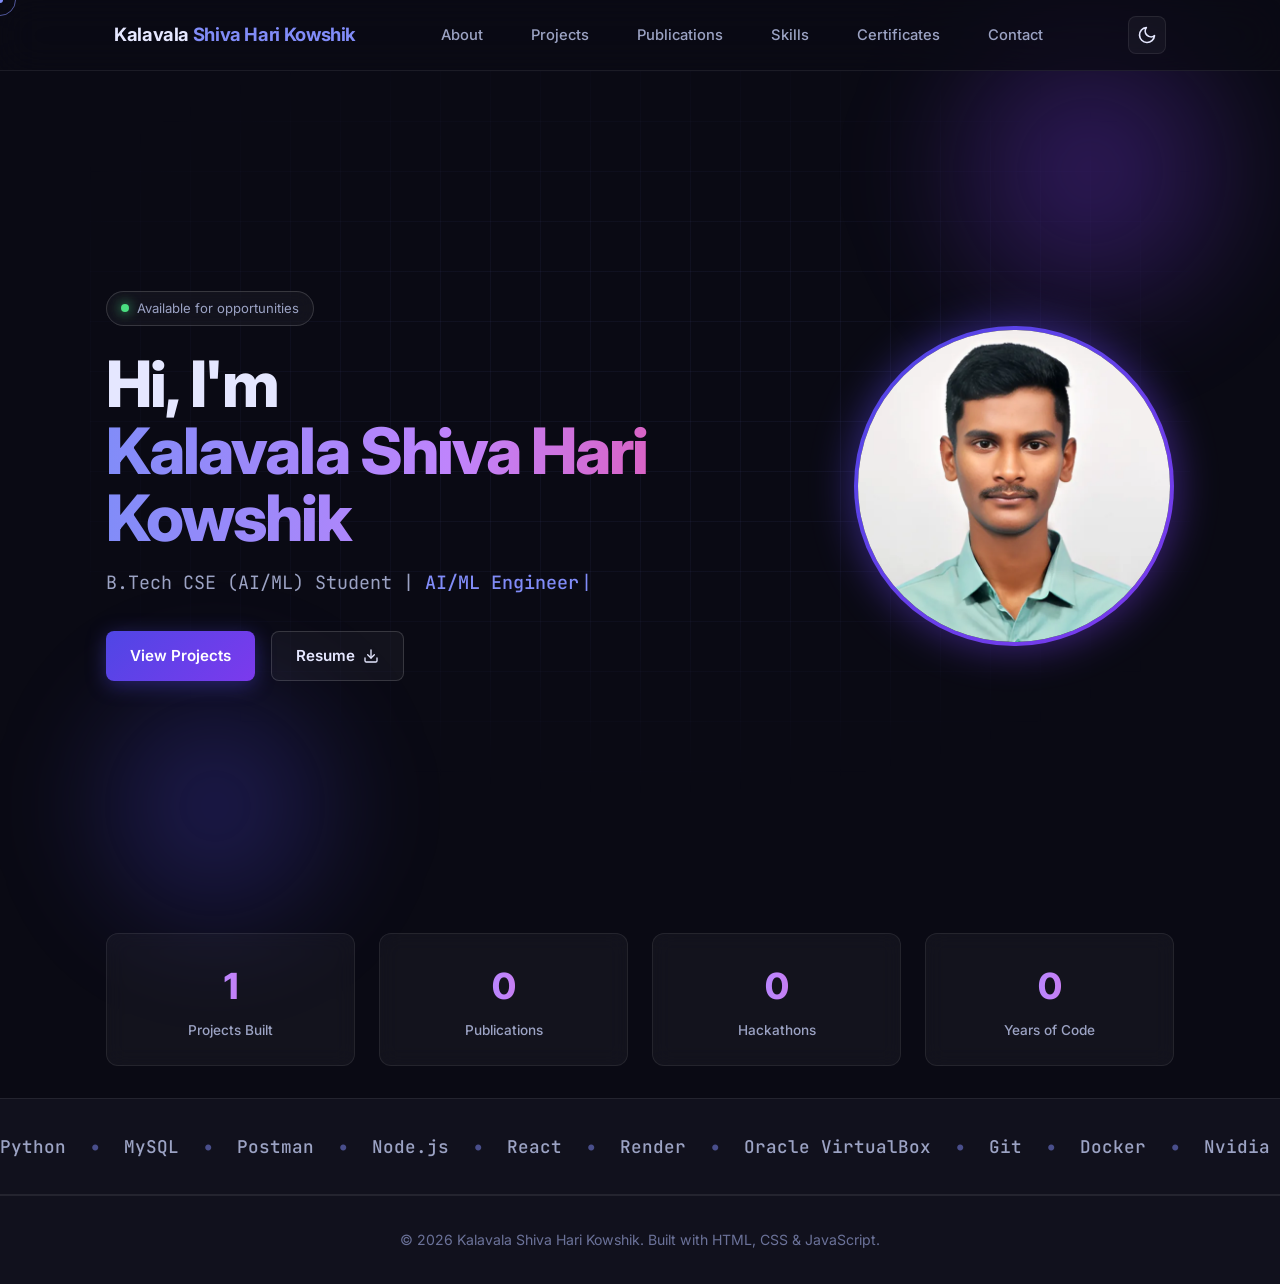
==== commit 37a6a150: "Polish site: fix gradient titles, mobile overflow, copy, performance and SEO - Gradient heading word" ====
--- a/index.html
+++ b/index.html
@@ -3,8 +3,28 @@
 <head>
     <meta charset="UTF-8">
     <meta name="viewport" content="width=device-width, initial-scale=1.0">
-    <meta name="description" content="Portfolio of KALAVALA SHIVA HARI KOWSHIK - B.Tech student and aspiring developer">
-    <title>KALAVALA SHIVA HARI KOWSHIK | Portfolio</title>
+    <meta name="description" content="Kalavala Shiva Hari Kowshik, final-year B.Tech CSE (AI/ML) student and backend & AI developer. Explore projects, research, skills and certificates.">
+    <title>Kalavala Shiva Hari Kowshik | Backend & AI Developer</title>
+    <meta name="theme-color" content="#0a0a14">
+    <link rel="canonical" href="https://kalavalashivaharikowshik.github.io/portfolio/">
+    <link rel="icon" href="assets/favicon.svg" type="image/svg+xml">
+    <link rel="apple-touch-icon" href="assets/apple-touch-icon.png">
+
+    <!-- Link preview (LinkedIn, WhatsApp, X, etc.) -->
+    <meta property="og:type" content="website">
+    <meta property="og:site_name" content="Kalavala Shiva Hari Kowshik">
+    <meta property="og:title" content="Kalavala Shiva Hari Kowshik | Backend & AI Developer">
+    <meta property="og:description" content="Kalavala Shiva Hari Kowshik, final-year B.Tech CSE (AI/ML) student and backend & AI developer. Explore projects, research, skills and certificates.">
+    <meta property="og:url" content="https://kalavalashivaharikowshik.github.io/portfolio/">
+    <meta property="og:image" content="https://kalavalashivaharikowshik.github.io/portfolio/assets/images/og-image.png">
+    <meta property="og:image:width" content="1200">
+    <meta property="og:image:height" content="630">
+    <meta name="twitter:card" content="summary_large_image">
+
+    <!-- Fonts -->
+    <link rel="preconnect" href="https://fonts.googleapis.com">
+    <link rel="preconnect" href="https://fonts.gstatic.com" crossorigin>
+    <link rel="stylesheet" href="https://fonts.googleapis.com/css2?family=Inter:wght@400;500;600;700;800;900&family=JetBrains+Mono:wght@400;500&display=swap">
     <link rel="stylesheet" href="css/reset.css">
     <link rel="stylesheet" href="css/style.css">
     <link rel="stylesheet" href="css/responsive.css">
@@ -20,7 +40,7 @@
     <!-- ===== NAVBAR ===== -->
     <header class="navbar">
         <div class="nav-container">
-            <a href="index.html" class="logo">KALAVALA<span class="logo-accent"> SHIVA HARI KOWSHIK</span></a>
+            <a href="index.html" class="logo">Kalavala<span class="logo-accent"> Shiva Hari Kowshik</span></a>
             <nav>
                 <ul class="nav-links">
                     <li><a href="about.html" data-page="about">About</a></li>
@@ -71,11 +91,11 @@
 
             <h1 class="hero-title">
                 <span class="reveal-text">Hi, I'm</span>
-                <span class="gradient-text">KALAVALA SHIVA HARI KOWSHIK</span>
+                <span class="gradient-text">Kalavala Shiva Hari Kowshik</span>
             </h1>
 
             <p class="tagline">
-                B.Tech CSE AIML Student |
+                B.Tech CSE (AI/ML) Student |
                 <span class="typing-text" id="typingText">Backend Developer</span><span class="typing-cursor">|</span>
             </p>
 
@@ -94,7 +114,7 @@
 
         <div class="hero-image">
             <div class="image-ring">
-                <img src="assets/images/profile.png" alt="KALAVALA SHIVA HARI KOWSHIK">
+                <img src="assets/images/profile.webp" alt="Kalavala Shiva Hari Kowshik">
             </div>
         </div>
     </section>
@@ -104,7 +124,7 @@
     <section class="stats">
         <div class="stats-grid">
             <div class="stat-card">
-                <div class="stat-number" data-target="3">0</div>
+                <div class="stat-number" data-target="5">0</div>
                 <div class="stat-label">Projects Built</div>
             </div>
             <div class="stat-card">
@@ -144,7 +164,7 @@
 
     <!-- ===== FOOTER ===== -->
     <footer class="footer">
-        <p>&copy; 2026 KALAVALA SHIVA HARI KOWSHIK. Built with HTML, CSS &amp; JavaScript.</p>
+        <p>&copy; 2026 Kalavala Shiva Hari Kowshik. Built with HTML, CSS &amp; JavaScript.</p>
     </footer>
 
     <script src="js/script.js"></script>
--- a/css/style.css
+++ b/css/style.css
@@ -1,7 +1,7 @@
 /* ==========================================================
    GOOGLE FONTS
    ========================================================== */
-@import url('https://fonts.googleapis.com/css2?family=Inter:wght@400;500;600;700;800;900&family=JetBrains+Mono:wght@400;500&display=swap');
+/* Fonts are loaded via <link> tags in each page's <head> */
 
 
 /* ==========================================================
@@ -99,6 +99,14 @@
     transition: background-color var(--transition), color var(--transition);
     overflow-x: hidden;
 }
+
+/* Stop decorative blobs from causing sideways scrolling on phones */
+html,
+body {
+    max-width: 100%;
+    overflow-x: clip;
+}
+
 
 h1 {
     font-size: clamp(2.25rem, 5.5vw, 4rem);
@@ -286,7 +294,7 @@
     padding-top: var(--space-xl);
     padding-bottom: var(--space-xl);
     position: relative;
-    overflow: hidden;
+    overflow: visible; /* blobs fade out softly; html/body clip sideways overflow */
 }
 
 /* Gradient blobs in background */
@@ -982,6 +990,19 @@
     transform: translateY(0) rotate(0);
 }
 
+/* Gradient words are revealed as a whole word, because splitting them
+   into letters breaks the gradient (background-clip: text) effect */
+.gradient-text.reveal-text {
+    opacity: 0;
+    transform: translateY(20px);
+    transition: opacity 0.6s ease, transform 0.6s cubic-bezier(0.34, 1.56, 0.64, 1);
+}
+
+.gradient-text.reveal-text.revealed {
+    opacity: 1;
+    transform: translateY(0);
+}
+
 
 /* ==========================================================
    22. MARQUEE / TECH STRIP
@@ -1129,7 +1150,7 @@
     margin-bottom: var(--space-sm);
     font-size: 1.05rem;
     line-height: 1.8;
-    text-align: justify;
+    text-align: left;
 }
 
 .about-cta {
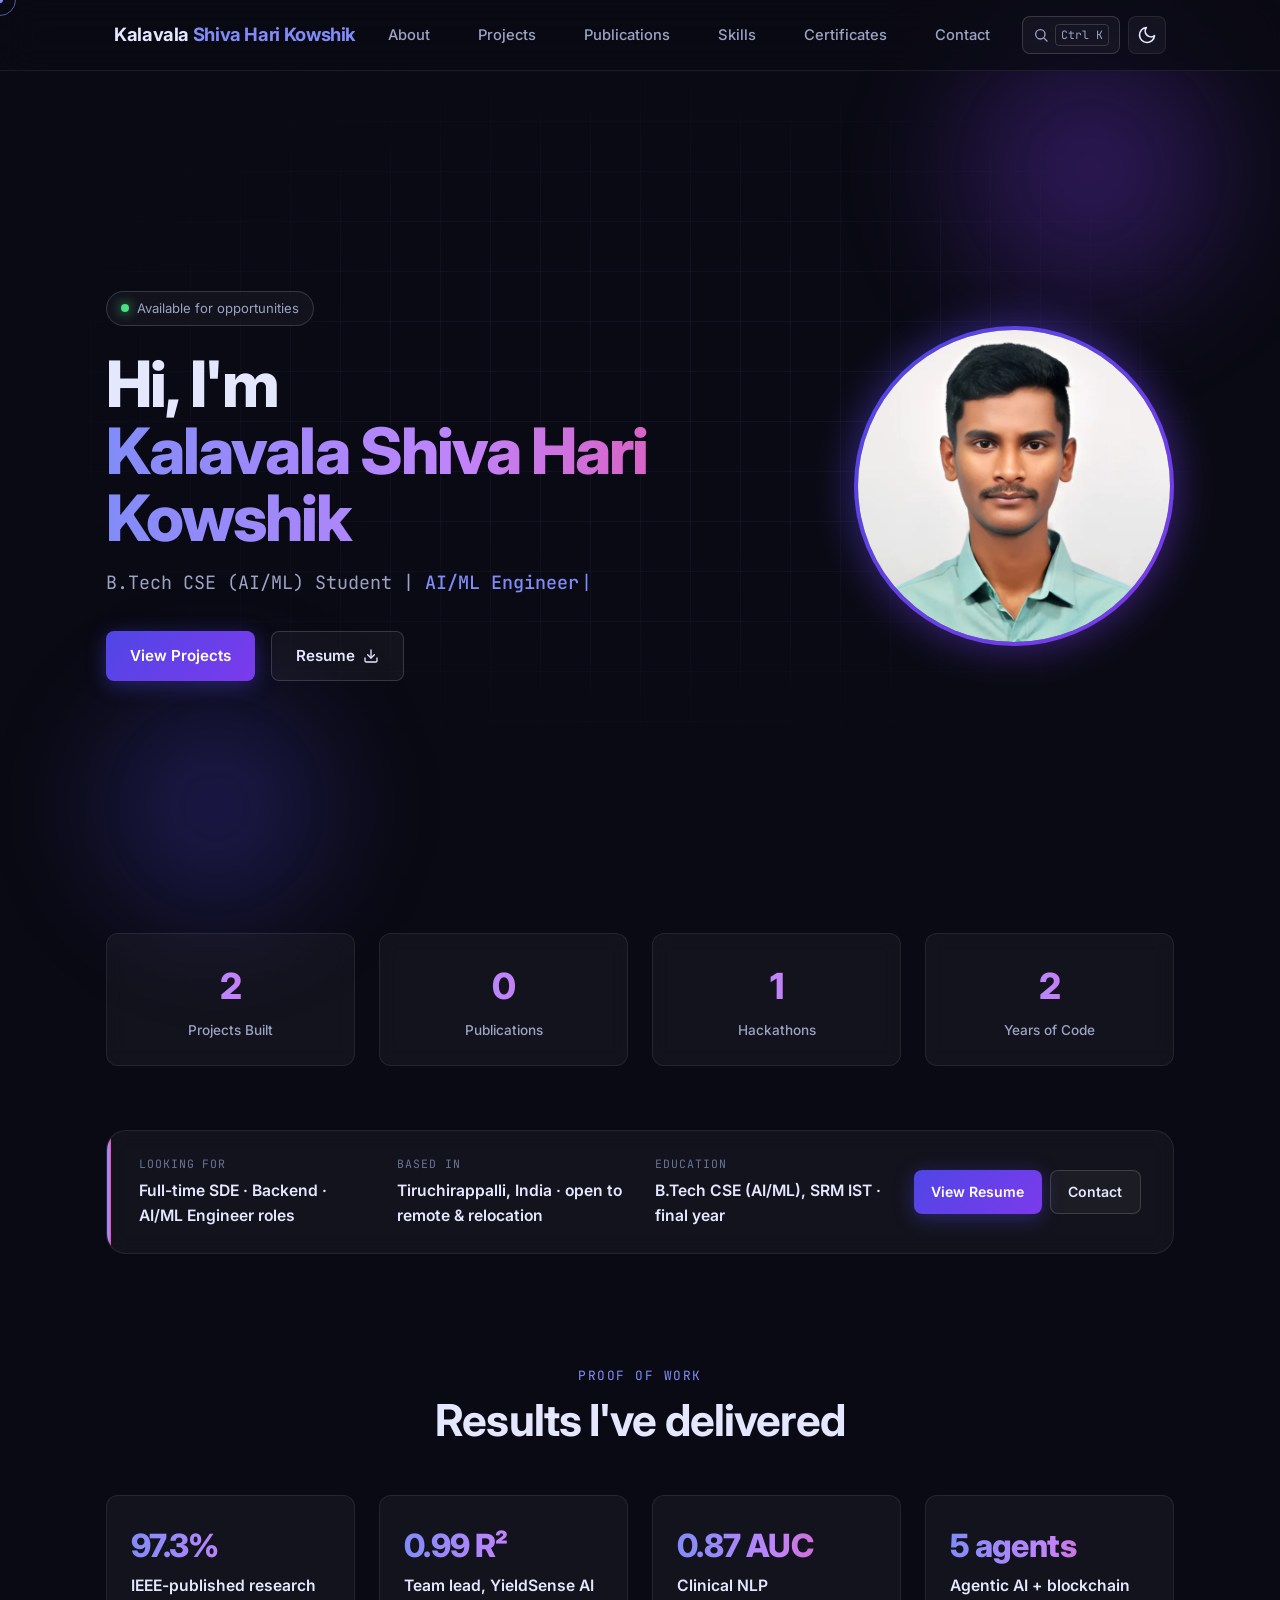
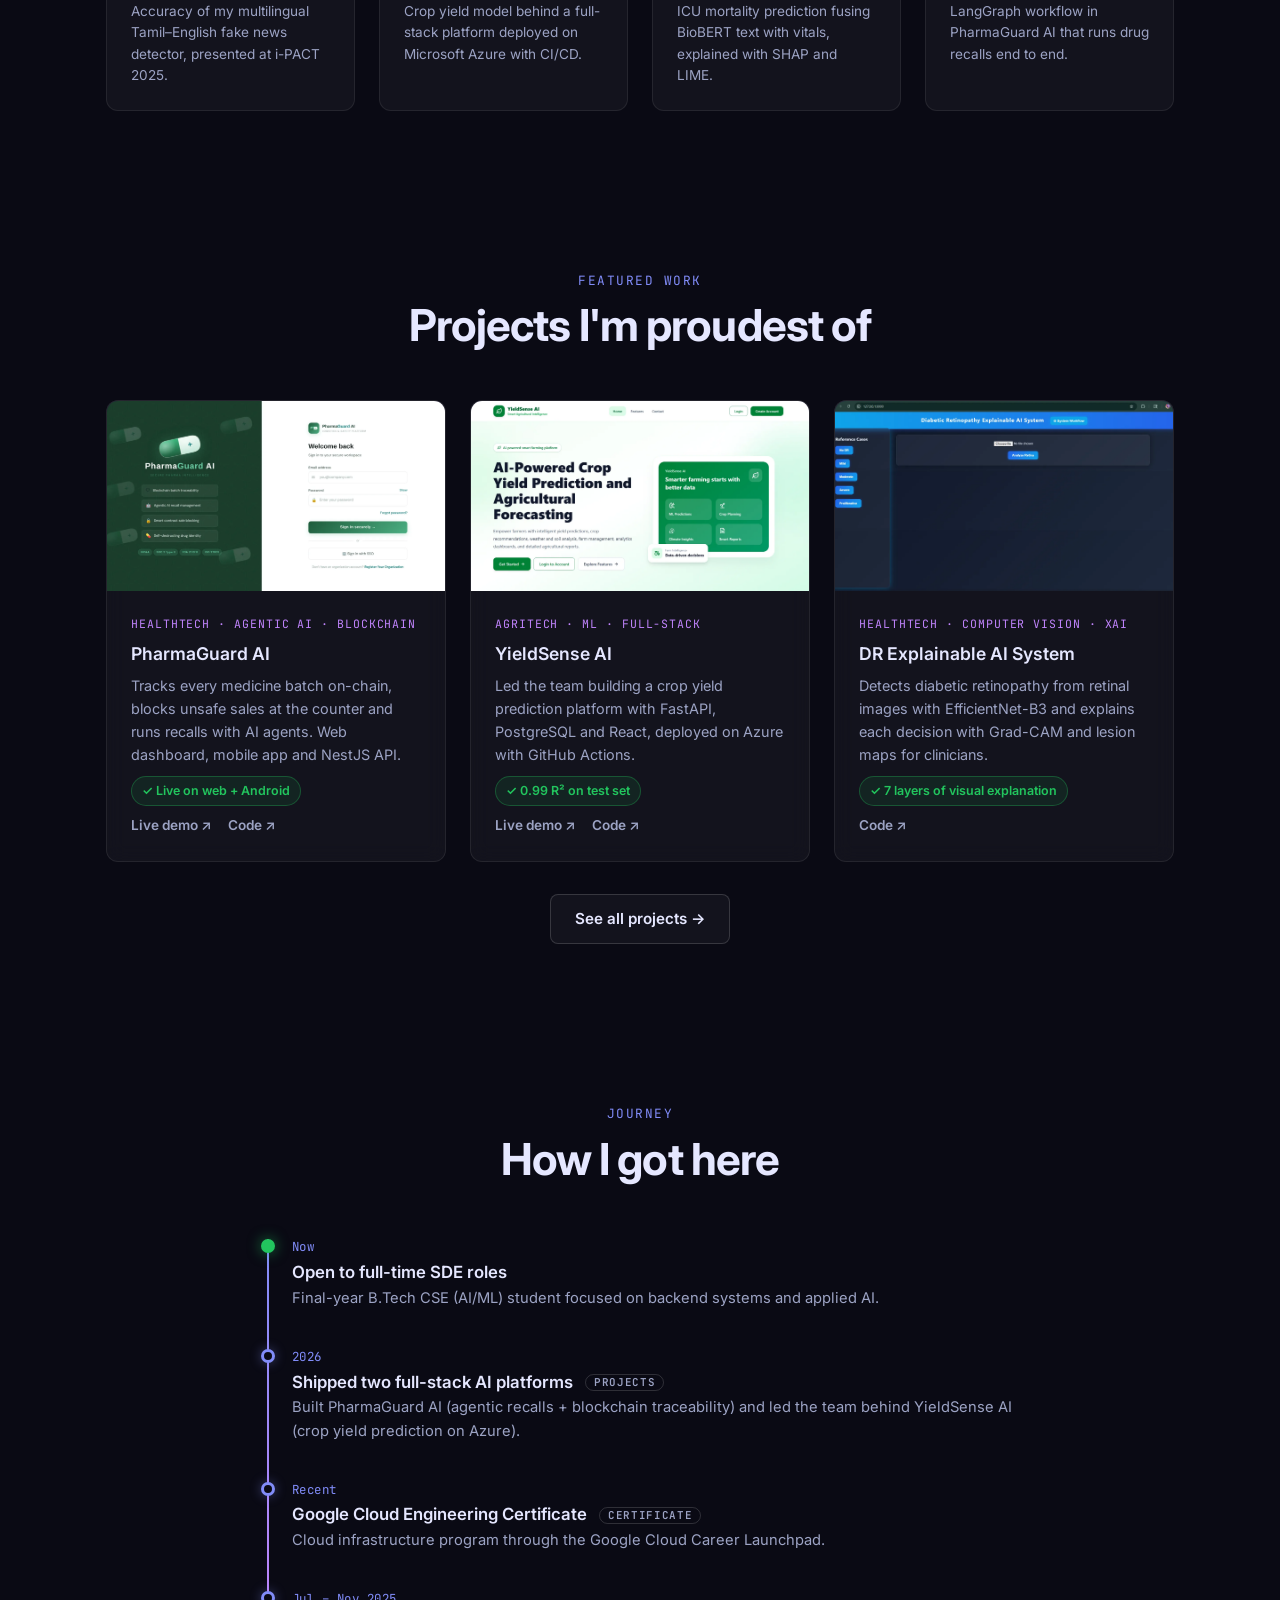
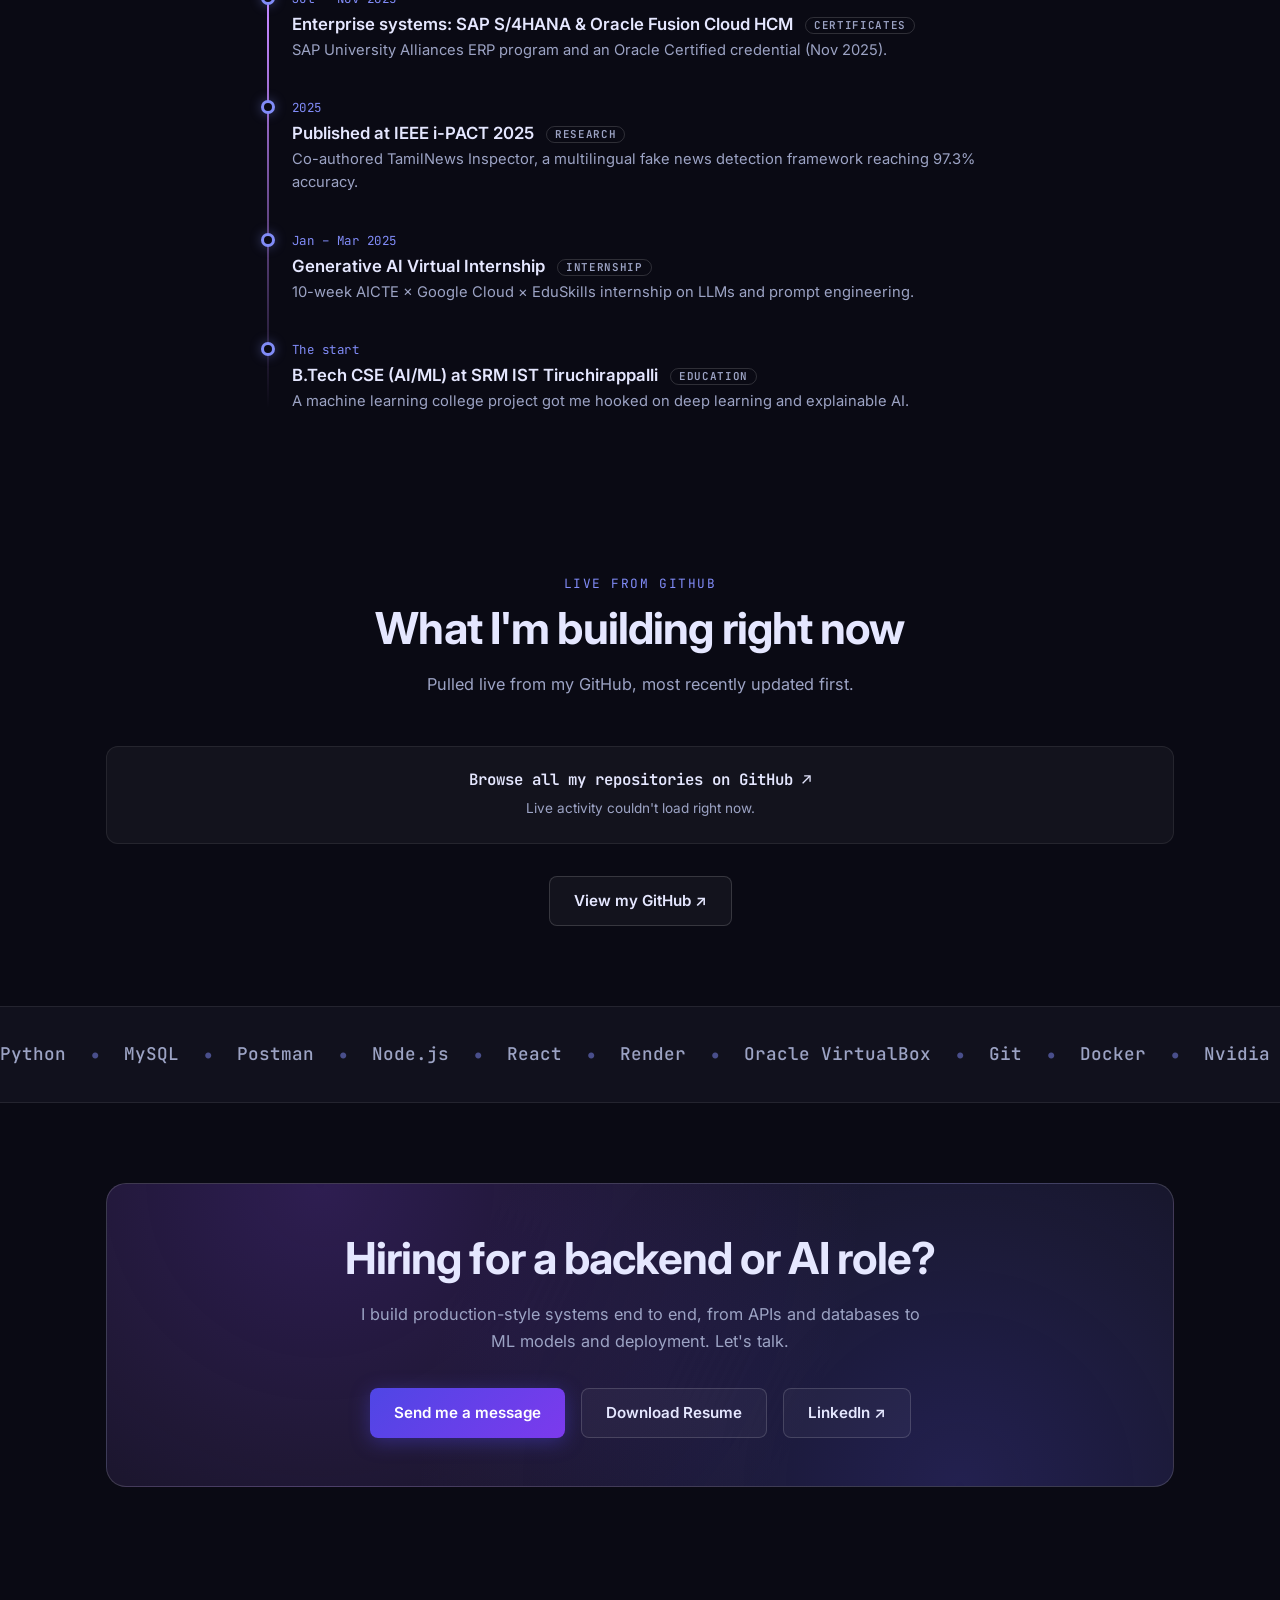
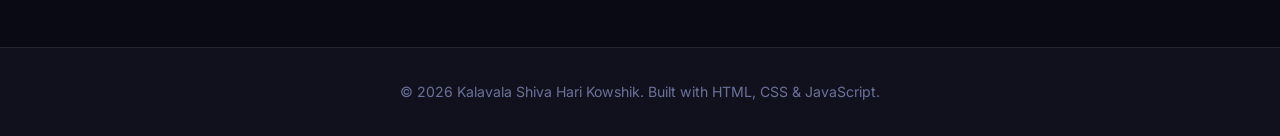
==== commit 2f88ab3c: "Add recruiter-focused features - Home: recruiter snapshot, results highlights, featured projects,   " ====
--- a/index.html
+++ b/index.html
@@ -28,6 +28,7 @@
     <link rel="stylesheet" href="css/reset.css">
     <link rel="stylesheet" href="css/style.css">
     <link rel="stylesheet" href="css/responsive.css">
+    <link rel="stylesheet" href="css/features.css">
 </head>
 
 <body data-page="home">
@@ -143,6 +144,174 @@
     </section>
 
 
+    <!-- ===== RECRUITER SNAPSHOT ===== -->
+    <section class="snapshot" aria-label="Quick summary for recruiters">
+        <div class="snapshot-card">
+            <div class="snapshot-item">
+                <span class="label">Looking for</span>
+                <span class="value">Full-time SDE · Backend · AI/ML Engineer roles</span>
+            </div>
+            <div class="snapshot-item">
+                <span class="label">Based in</span>
+                <span class="value">Tiruchirappalli, India · open to remote &amp; relocation</span>
+            </div>
+            <div class="snapshot-item">
+                <span class="label">Education</span>
+                <span class="value">B.Tech CSE (AI/ML), SRM IST · final year</span>
+            </div>
+            <div class="snapshot-actions">
+                <a href="assets/resume.pdf" class="btn btn-primary" target="_blank" rel="noopener">View Resume</a>
+                <a href="contact.html" class="btn btn-secondary">Contact</a>
+            </div>
+        </div>
+    </section>
+
+
+    <!-- ===== HIGHLIGHTS ===== -->
+    <section class="highlights">
+        <span class="section-eyebrow">Proof of work</span>
+        <h2 class="section-title">Results I've delivered</h2>
+        <div class="highlights-grid">
+            <div class="highlight-card">
+                <div class="highlight-value">97.3%</div>
+                <h3>IEEE-published research</h3>
+                <p>Accuracy of my multilingual Tamil–English fake news detector, presented at i-PACT 2025.</p>
+            </div>
+            <div class="highlight-card">
+                <div class="highlight-value">0.99 R²</div>
+                <h3>Team lead, YieldSense AI</h3>
+                <p>Crop yield model behind a full-stack platform deployed on Microsoft Azure with CI/CD.</p>
+            </div>
+            <div class="highlight-card">
+                <div class="highlight-value">0.87 AUC</div>
+                <h3>Clinical NLP</h3>
+                <p>ICU mortality prediction fusing BioBERT text with vitals, explained with SHAP and LIME.</p>
+            </div>
+            <div class="highlight-card">
+                <div class="highlight-value">5 agents</div>
+                <h3>Agentic AI + blockchain</h3>
+                <p>LangGraph workflow in PharmaGuard AI that runs drug recalls end to end.</p>
+            </div>
+        </div>
+    </section>
+
+
+    <!-- ===== FEATURED WORK ===== -->
+    <section class="featured">
+        <span class="section-eyebrow">Featured work</span>
+        <h2 class="section-title">Projects I'm proudest of</h2>
+        <div class="featured-grid">
+            <article class="featured-card">
+                <div class="featured-thumb">
+                    <img loading="lazy" decoding="async" src="assets/images/projects/pharmaguard-1.webp" alt="PharmaGuard AI sign-in page">
+                </div>
+                <div class="featured-body">
+                    <span class="featured-domain">HealthTech · Agentic AI · Blockchain</span>
+                    <h3>PharmaGuard AI</h3>
+                    <p>Tracks every medicine batch on-chain, blocks unsafe sales at the counter and runs recalls with AI agents. Web dashboard, mobile app and NestJS API.</p>
+                    <span class="metric-badge">✓ Live on web + Android</span>
+                    <div class="featured-links">
+                        <a href="https://pharmaguard-ai-tawny.vercel.app" target="_blank" rel="noopener">Live demo ↗</a>
+                        <a href="https://github.com/kalavalashivaharikowshik/pharmaguard-ai" target="_blank" rel="noopener">Code ↗</a>
+                    </div>
+                </div>
+            </article>
+            <article class="featured-card">
+                <div class="featured-thumb">
+                    <img loading="lazy" decoding="async" src="assets/images/projects/yieldsense-1.webp" alt="YieldSense AI landing page">
+                </div>
+                <div class="featured-body">
+                    <span class="featured-domain">AgriTech · ML · Full-stack</span>
+                    <h3>YieldSense AI</h3>
+                    <p>Led the team building a crop yield prediction platform with FastAPI, PostgreSQL and React, deployed on Azure with GitHub Actions.</p>
+                    <span class="metric-badge">✓ 0.99 R² on test set</span>
+                    <div class="featured-links">
+                        <a href="https://jolly-cliff-0c65da800.7.azurestaticapps.net/" target="_blank" rel="noopener">Live demo ↗</a>
+                        <a href="https://github.com/kalavalashivaharikowshik/YieldSense-AI" target="_blank" rel="noopener">Code ↗</a>
+                    </div>
+                </div>
+            </article>
+            <article class="featured-card">
+                <div class="featured-thumb">
+                    <img loading="lazy" decoding="async" src="assets/images/projects/dr-1.webp" alt="DR Explainable AI System dashboard">
+                </div>
+                <div class="featured-body">
+                    <span class="featured-domain">HealthTech · Computer Vision · XAI</span>
+                    <h3>DR Explainable AI System</h3>
+                    <p>Detects diabetic retinopathy from retinal images with EfficientNet-B3 and explains each decision with Grad-CAM and lesion maps for clinicians.</p>
+                    <span class="metric-badge">✓ 7 layers of visual explanation</span>
+                    <div class="featured-links">
+                        <a href="https://github.com/kalavalashivaharikowshik/DR-Explainable-AI-System" target="_blank" rel="noopener">Code ↗</a>
+                    </div>
+                </div>
+            </article>
+        </div>
+        <div class="section-more">
+            <a href="projects.html" class="btn btn-secondary">See all projects →</a>
+        </div>
+    </section>
+
+
+    <!-- ===== JOURNEY ===== -->
+    <section class="journey">
+        <span class="section-eyebrow">Journey</span>
+        <h2 class="section-title">How I got here</h2>
+        <div class="timeline">
+            <div class="timeline-item now">
+                <span class="timeline-date">Now</span>
+                <h3>Open to full-time SDE roles</h3>
+                <p>Final-year B.Tech CSE (AI/ML) student focused on backend systems and applied AI.</p>
+            </div>
+            <div class="timeline-item">
+                <span class="timeline-date">2026</span>
+                <h3>Shipped two full-stack AI platforms <span class="timeline-type">Projects</span></h3>
+                <p>Built PharmaGuard AI (agentic recalls + blockchain traceability) and led the team behind YieldSense AI (crop yield prediction on Azure).</p>
+            </div>
+            <div class="timeline-item">
+                <span class="timeline-date">Recent</span>
+                <h3>Google Cloud Engineering Certificate <span class="timeline-type">Certificate</span></h3>
+                <p>Cloud infrastructure program through the Google Cloud Career Launchpad.</p>
+            </div>
+            <div class="timeline-item">
+                <span class="timeline-date">Jul – Nov 2025</span>
+                <h3>Enterprise systems: SAP S/4HANA &amp; Oracle Fusion Cloud HCM <span class="timeline-type">Certificates</span></h3>
+                <p>SAP University Alliances ERP program and an Oracle Certified credential (Nov 2025).</p>
+            </div>
+            <div class="timeline-item">
+                <span class="timeline-date">2025</span>
+                <h3>Published at IEEE i-PACT 2025 <span class="timeline-type">Research</span></h3>
+                <p>Co-authored TamilNews Inspector, a multilingual fake news detection framework reaching 97.3% accuracy.</p>
+            </div>
+            <div class="timeline-item">
+                <span class="timeline-date">Jan – Mar 2025</span>
+                <h3>Generative AI Virtual Internship <span class="timeline-type">Internship</span></h3>
+                <p>10-week AICTE × Google Cloud × EduSkills internship on LLMs and prompt engineering.</p>
+            </div>
+            <div class="timeline-item">
+                <span class="timeline-date">The start</span>
+                <h3>B.Tech CSE (AI/ML) at SRM IST Tiruchirappalli <span class="timeline-type">Education</span></h3>
+                <p>A machine learning college project got me hooked on deep learning and explainable AI.</p>
+            </div>
+        </div>
+    </section>
+
+
+    <!-- ===== LIVE GITHUB ===== -->
+    <section class="github-live">
+        <span class="section-eyebrow">Live from GitHub</span>
+        <h2 class="section-title">What I'm building right now</h2>
+        <p class="section-lead">Pulled live from my GitHub, most recently updated first.</p>
+        <div class="gh-grid" id="ghGrid" data-user="kalavalashivaharikowshik">
+            <div class="gh-card gh-skeleton" aria-hidden="true"></div>
+            <div class="gh-card gh-skeleton" aria-hidden="true"></div>
+            <div class="gh-card gh-skeleton" aria-hidden="true"></div>
+        </div>
+        <div class="section-more">
+            <a href="https://github.com/kalavalashivaharikowshik" class="btn btn-secondary" target="_blank" rel="noopener">View my GitHub ↗</a>
+        </div>
+    </section>
+
+
     <!-- ===== MARQUEE ===== -->
     <section class="marquee-section">
         <div class="marquee">
@@ -162,11 +331,26 @@
     </section>
 
 
+    <!-- ===== HIRE-ME BAND ===== -->
+    <section class="cta-wrap">
+        <div class="cta-band">
+            <h2>Hiring for a backend or AI role?</h2>
+            <p>I build production-style systems end to end, from APIs and databases to ML models and deployment. Let's talk.</p>
+            <div class="hero-buttons">
+                <a href="contact.html" class="btn btn-primary">Send me a message</a>
+                <a href="assets/resume.pdf" class="btn btn-secondary" download>Download Resume</a>
+                <a href="https://www.linkedin.com/in/kalavala-shiva-hari-kowshik-22b60b290" class="btn btn-secondary" target="_blank" rel="noopener">LinkedIn ↗</a>
+            </div>
+        </div>
+    </section>
+
+
     <!-- ===== FOOTER ===== -->
     <footer class="footer">
         <p>&copy; 2026 Kalavala Shiva Hari Kowshik. Built with HTML, CSS &amp; JavaScript.</p>
     </footer>
 
     <script src="js/script.js"></script>
+    <script src="js/features.js"></script>
 </body>
 </html>
--- a/css/features.css
+++ b/css/features.css
@@ -0,0 +1,754 @@
+/* ==========================================================
+   FEATURES: home sections, project filters, contact form,
+   command menu. Uses the variables defined in style.css.
+   ========================================================== */
+
+/* ---------- Shared section header ---------- */
+.section-eyebrow {
+    display: block;
+    text-align: center;
+    font-family: var(--font-mono);
+    font-size: 0.8rem;
+    letter-spacing: 0.12em;
+    text-transform: uppercase;
+    color: var(--accent);
+    margin-bottom: 0.5rem;
+}
+
+.section-lead {
+    text-align: center;
+    max-width: 640px;
+    margin: calc(var(--space-lg) * -1) auto var(--space-xl);
+}
+
+.section-more {
+    display: flex;
+    justify-content: center;
+    margin-top: var(--space-lg);
+}
+
+
+/* ---------- Recruiter snapshot ---------- */
+.snapshot {
+    padding-top: var(--space-lg);
+    padding-bottom: var(--space-lg);
+}
+
+.snapshot-card {
+    display: grid;
+    grid-template-columns: repeat(3, 1fr) auto;
+    gap: var(--space-md);
+    align-items: center;
+    background: var(--bg-card);
+    border: 1px solid var(--border);
+    border-radius: var(--radius-lg);
+    padding: var(--space-md) var(--space-lg);
+    backdrop-filter: blur(10px);
+    position: relative;
+    overflow: hidden;
+}
+
+.snapshot-card::before {
+    content: "";
+    position: absolute;
+    inset: 0 auto 0 0;
+    width: 4px;
+    background: var(--gradient-text);
+}
+
+.snapshot-item .label {
+    display: block;
+    font-family: var(--font-mono);
+    font-size: 0.72rem;
+    letter-spacing: 0.08em;
+    text-transform: uppercase;
+    color: var(--text-muted);
+    margin-bottom: 4px;
+}
+
+.snapshot-item .value {
+    color: var(--text-primary);
+    font-weight: 600;
+    font-size: 0.98rem;
+    line-height: 1.4;
+}
+
+.snapshot-actions {
+    display: flex;
+    gap: var(--space-xs);
+}
+
+.snapshot-actions .btn {
+    padding: 0.6rem 1.1rem;
+    font-size: 0.88rem;
+}
+
+
+/* ---------- Featured work ---------- */
+.featured-grid {
+    display: grid;
+    grid-template-columns: repeat(3, 1fr);
+    gap: var(--space-md);
+}
+
+.featured-card {
+    background: var(--bg-card);
+    border: 1px solid var(--border);
+    border-radius: var(--radius);
+    overflow: hidden;
+    display: flex;
+    flex-direction: column;
+    transition: transform var(--transition), border-color var(--transition), box-shadow var(--transition);
+    backdrop-filter: blur(10px);
+}
+
+.featured-card:hover {
+    transform: translateY(-6px);
+    border-color: var(--accent);
+    box-shadow: var(--shadow-glow), var(--shadow-card);
+}
+
+.featured-thumb {
+    aspect-ratio: 16 / 9;
+    overflow: hidden;
+    background: linear-gradient(135deg, rgba(79, 70, 229, 0.2), rgba(124, 58, 237, 0.1));
+}
+
+.featured-thumb img {
+    width: 100%;
+    height: 100%;
+    object-fit: cover;
+    object-position: top center;
+    transition: transform var(--transition-slow);
+}
+
+.featured-card:hover .featured-thumb img {
+    transform: scale(1.05);
+}
+
+.featured-body {
+    padding: var(--space-md);
+    display: flex;
+    flex-direction: column;
+    gap: 0.6rem;
+    flex: 1;
+}
+
+.featured-domain {
+    font-family: var(--font-mono);
+    font-size: 0.72rem;
+    letter-spacing: 0.08em;
+    text-transform: uppercase;
+    color: var(--accent-2);
+}
+
+.featured-body h3 {
+    color: var(--text-primary);
+    font-size: 1.1rem;
+}
+
+.featured-body p {
+    font-size: 0.9rem;
+    line-height: 1.6;
+    flex: 1;
+}
+
+.metric-badge {
+    align-self: flex-start;
+    display: inline-flex;
+    align-items: center;
+    gap: 6px;
+    padding: 4px 10px;
+    border-radius: 100px;
+    font-size: 0.78rem;
+    font-weight: 600;
+    color: #22c55e;
+    background: rgba(34, 197, 94, 0.1);
+    border: 1px solid rgba(34, 197, 94, 0.3);
+}
+
+body.light-mode .metric-badge {
+    color: #15803d;
+}
+
+.featured-links {
+    display: flex;
+    gap: var(--space-sm);
+    font-size: 0.85rem;
+    font-weight: 600;
+}
+
+.featured-links a {
+    color: var(--text-secondary);
+    transition: color var(--transition);
+}
+
+.featured-links a:hover {
+    color: var(--accent);
+}
+
+
+/* ---------- Highlights (numbers from real work) ---------- */
+.highlights-grid {
+    display: grid;
+    grid-template-columns: repeat(4, 1fr);
+    gap: var(--space-md);
+}
+
+.highlight-card {
+    background: var(--bg-card);
+    border: 1px solid var(--border);
+    border-radius: var(--radius);
+    padding: var(--space-md);
+    transition: border-color var(--transition), transform var(--transition);
+}
+
+.highlight-card:hover {
+    border-color: var(--accent);
+    transform: translateY(-4px);
+}
+
+.highlight-value {
+    font-size: 2rem;
+    font-weight: 800;
+    letter-spacing: -0.02em;
+    background: var(--gradient-text);
+    -webkit-background-clip: text;
+    -webkit-text-fill-color: transparent;
+    background-clip: text;
+}
+
+.highlight-card h3 {
+    font-size: 0.98rem;
+    color: var(--text-primary);
+    margin: 0.35rem 0;
+}
+
+.highlight-card p {
+    font-size: 0.85rem;
+    line-height: 1.55;
+}
+
+
+/* ---------- Journey timeline ---------- */
+.timeline {
+    position: relative;
+    max-width: 760px;
+    margin: 0 auto;
+    padding-left: 2rem;
+}
+
+.timeline::before {
+    content: "";
+    position: absolute;
+    left: 7px;
+    top: 6px;
+    bottom: 6px;
+    width: 2px;
+    background: linear-gradient(to bottom, var(--accent), var(--accent-2), transparent);
+}
+
+.timeline-item {
+    position: relative;
+    padding-bottom: var(--space-lg);
+}
+
+.timeline-item:last-child {
+    padding-bottom: 0;
+}
+
+.timeline-item::before {
+    content: "";
+    position: absolute;
+    left: calc(-2rem + 1px);
+    top: 6px;
+    width: 14px;
+    height: 14px;
+    border-radius: 50%;
+    background: var(--bg-primary);
+    border: 3px solid var(--accent);
+    box-shadow: 0 0 12px var(--accent-glow);
+}
+
+.timeline-item.now::before {
+    background: #22c55e;
+    border-color: #22c55e;
+    box-shadow: 0 0 14px rgba(34, 197, 94, 0.6);
+}
+
+.timeline-date {
+    font-family: var(--font-mono);
+    font-size: 0.78rem;
+    color: var(--accent);
+    letter-spacing: 0.04em;
+}
+
+.timeline-item h3 {
+    color: var(--text-primary);
+    font-size: 1.05rem;
+    margin: 0.2rem 0 0.3rem;
+}
+
+.timeline-item p {
+    font-size: 0.92rem;
+    line-height: 1.6;
+}
+
+.timeline-type {
+    display: inline-block;
+    margin-left: 8px;
+    padding: 1px 8px;
+    border-radius: 100px;
+    font-size: 0.68rem;
+    font-family: var(--font-mono);
+    text-transform: uppercase;
+    letter-spacing: 0.06em;
+    color: var(--text-secondary);
+    border: 1px solid var(--border-strong);
+    vertical-align: middle;
+}
+
+
+/* ---------- Live GitHub ---------- */
+.gh-grid {
+    display: grid;
+    grid-template-columns: repeat(3, 1fr);
+    gap: var(--space-md);
+}
+
+.gh-card {
+    display: flex;
+    flex-direction: column;
+    gap: 0.5rem;
+    background: var(--bg-card);
+    border: 1px solid var(--border);
+    border-radius: var(--radius);
+    padding: var(--space-md);
+    color: inherit;
+    transition: border-color var(--transition), transform var(--transition);
+    min-height: 150px;
+}
+
+.gh-card:hover {
+    border-color: var(--accent);
+    transform: translateY(-4px);
+}
+
+.gh-card h3 {
+    font-size: 0.98rem;
+    font-family: var(--font-mono);
+    color: var(--text-primary);
+    word-break: break-word;
+}
+
+.gh-card p {
+    font-size: 0.85rem;
+    line-height: 1.5;
+    flex: 1;
+}
+
+.gh-meta {
+    display: flex;
+    gap: var(--space-sm);
+    font-size: 0.78rem;
+    color: var(--text-muted);
+    flex-wrap: wrap;
+}
+
+.gh-lang::before {
+    content: "";
+    display: inline-block;
+    width: 9px;
+    height: 9px;
+    border-radius: 50%;
+    background: var(--lang-color, var(--accent));
+    margin-right: 5px;
+}
+
+.gh-skeleton {
+    background: linear-gradient(90deg, var(--bg-card) 25%, var(--bg-card-hover) 50%, var(--bg-card) 75%);
+    background-size: 200% 100%;
+    animation: gh-shimmer 1.4s infinite;
+}
+
+@keyframes gh-shimmer {
+    to { background-position: -200% 0; }
+}
+
+
+/* ---------- Hire-me band ---------- */
+.cta-band {
+    text-align: center;
+    border-radius: var(--radius-lg);
+    border: 1px solid var(--border-strong);
+    background:
+        radial-gradient(circle at 20% 0%, rgba(124, 58, 237, 0.25), transparent 60%),
+        radial-gradient(circle at 80% 100%, rgba(79, 70, 229, 0.25), transparent 60%),
+        var(--bg-card);
+    padding: var(--space-xl) var(--space-lg);
+    margin-bottom: var(--space-2xl);
+}
+
+.cta-band h2 {
+    color: var(--text-primary);
+    margin-bottom: var(--space-sm);
+}
+
+.cta-band p {
+    max-width: 560px;
+    margin: 0 auto var(--space-lg);
+}
+
+.cta-band .hero-buttons {
+    justify-content: center;
+    flex-wrap: wrap;
+}
+
+
+/* ---------- Project filters ---------- */
+.project-filters {
+    display: flex;
+    justify-content: center;
+    gap: var(--space-xs);
+    flex-wrap: wrap;
+    padding: 0 var(--space-sm) var(--space-lg);
+    max-width: var(--max-width);
+    margin: 0 auto;
+}
+
+.project-card.is-hidden {
+    display: none;
+}
+
+.filter-count {
+    opacity: 0.6;
+    font-size: 0.8em;
+    margin-left: 4px;
+}
+
+
+/* ---------- Contact form ---------- */
+.contact-form {
+    max-width: 560px;
+    margin: var(--space-xl) auto 0;
+    text-align: left;
+    background: var(--bg-card);
+    border: 1px solid var(--border);
+    border-radius: var(--radius-lg);
+    padding: var(--space-lg);
+    backdrop-filter: blur(10px);
+}
+
+.contact-form h2 {
+    font-size: 1.4rem;
+    color: var(--text-primary);
+    margin-bottom: var(--space-md);
+    text-align: center;
+}
+
+.form-row {
+    display: grid;
+    grid-template-columns: 1fr 1fr;
+    gap: var(--space-sm);
+}
+
+.form-field {
+    display: flex;
+    flex-direction: column;
+    gap: 6px;
+    margin-bottom: var(--space-sm);
+}
+
+.form-field label {
+    font-size: 0.85rem;
+    font-weight: 600;
+    color: var(--text-secondary);
+}
+
+.form-field input,
+.form-field textarea,
+.form-field select {
+    width: 100%;
+    font: inherit;
+    font-size: 0.95rem;
+    color: var(--text-primary);
+    background: var(--bg-primary);
+    border: 1px solid var(--border-strong);
+    border-radius: var(--radius-sm);
+    padding: 0.7rem 0.9rem;
+    transition: border-color var(--transition), box-shadow var(--transition);
+}
+
+.form-field textarea {
+    min-height: 130px;
+    resize: vertical;
+}
+
+.form-field input:focus,
+.form-field textarea:focus,
+.form-field select:focus {
+    outline: none;
+    border-color: var(--accent);
+    box-shadow: 0 0 0 3px var(--accent-glow);
+}
+
+.form-honey {
+    position: absolute !important;
+    left: -9999px !important;
+}
+
+.contact-form .btn {
+    width: 100%;
+    justify-content: center;
+    border: none;
+    cursor: pointer;
+    font: inherit;
+    font-weight: 600;
+}
+
+.contact-form .btn[disabled] {
+    opacity: 0.7;
+    cursor: progress;
+}
+
+.form-status {
+    margin-top: var(--space-sm);
+    font-size: 0.9rem;
+    text-align: center;
+    min-height: 1.4em;
+}
+
+.form-status.ok { color: #22c55e; }
+.form-status.err { color: #f87171; }
+
+
+/* ---------- Command menu (Ctrl/Cmd + K) ---------- */
+.logo {
+    white-space: nowrap;
+}
+
+.cmdk-trigger {
+    white-space: nowrap;
+    display: inline-flex;
+    align-items: center;
+    gap: 6px;
+    height: 38px;
+    padding: 0 10px;
+    border-radius: var(--radius-sm);
+    border: 1px solid var(--border-strong);
+    background: var(--bg-card);
+    color: var(--text-secondary);
+    font: inherit;
+    font-size: 0.8rem;
+    cursor: pointer;
+    transition: border-color var(--transition), color var(--transition);
+}
+
+.cmdk-trigger:hover {
+    border-color: var(--accent);
+    color: var(--accent);
+}
+
+.cmdk-trigger kbd {
+    font-family: var(--font-mono);
+    font-size: 0.72rem;
+    padding: 1px 5px;
+    border-radius: 4px;
+    border: 1px solid var(--border-strong);
+}
+
+.cmdk-backdrop {
+    position: fixed;
+    inset: 0;
+    z-index: 10000;
+    background: rgba(5, 5, 12, 0.6);
+    backdrop-filter: blur(6px);
+    display: none;
+    align-items: flex-start;
+    justify-content: center;
+    padding: 12vh var(--space-sm) var(--space-sm);
+}
+
+.cmdk-backdrop.open {
+    display: flex;
+}
+
+.cmdk-panel {
+    width: 100%;
+    max-width: 560px;
+    background: var(--bg-secondary);
+    border: 1px solid var(--border-strong);
+    border-radius: var(--radius);
+    box-shadow: 0 24px 60px rgba(0, 0, 0, 0.5);
+    overflow: hidden;
+}
+
+.cmdk-input {
+    width: 100%;
+    border: none;
+    border-bottom: 1px solid var(--border);
+    background: transparent;
+    color: var(--text-primary);
+    font: inherit;
+    font-size: 1rem;
+    padding: 1rem 1.1rem;
+}
+
+.cmdk-input:focus {
+    outline: none;
+}
+
+.cmdk-list {
+    max-height: 55vh;
+    overflow-y: auto;
+    padding: 6px;
+    list-style: none;
+    margin: 0;
+}
+
+.cmdk-group {
+    font-family: var(--font-mono);
+    font-size: 0.68rem;
+    letter-spacing: 0.08em;
+    text-transform: uppercase;
+    color: var(--text-muted);
+    padding: 10px 10px 4px;
+}
+
+.cmdk-item {
+    display: flex;
+    align-items: center;
+    justify-content: space-between;
+    gap: var(--space-sm);
+    padding: 9px 10px;
+    border-radius: var(--radius-sm);
+    color: var(--text-primary);
+    cursor: pointer;
+    font-size: 0.93rem;
+}
+
+.cmdk-item small {
+    color: var(--text-muted);
+    font-size: 0.75rem;
+}
+
+.cmdk-item.active {
+    background: var(--bg-card-hover);
+    box-shadow: inset 2px 0 0 var(--accent);
+}
+
+.cmdk-empty {
+    padding: 1rem;
+    text-align: center;
+    color: var(--text-muted);
+    font-size: 0.9rem;
+}
+
+.cmdk-footer {
+    display: flex;
+    gap: var(--space-sm);
+    padding: 8px 12px;
+    border-top: 1px solid var(--border);
+    font-size: 0.72rem;
+    color: var(--text-muted);
+}
+
+.toast {
+    position: fixed;
+    left: 50%;
+    bottom: 24px;
+    transform: translateX(-50%) translateY(20px);
+    background: var(--bg-secondary);
+    color: var(--text-primary);
+    border: 1px solid var(--border-strong);
+    padding: 10px 16px;
+    border-radius: var(--radius-sm);
+    font-size: 0.9rem;
+    opacity: 0;
+    pointer-events: none;
+    transition: opacity 0.25s ease, transform 0.25s ease;
+    z-index: 10001;
+}
+
+.toast.show {
+    opacity: 1;
+    transform: translateX(-50%) translateY(0);
+}
+
+
+/* ---------- Responsive ---------- */
+@media (max-width: 1024px) {
+    .snapshot-card {
+        grid-template-columns: repeat(3, 1fr);
+    }
+
+    .snapshot-actions {
+        grid-column: 1 / -1;
+    }
+
+    .highlights-grid {
+        grid-template-columns: repeat(2, 1fr);
+    }
+
+    .featured-grid,
+    .gh-grid {
+        grid-template-columns: repeat(2, 1fr);
+    }
+}
+
+@media (max-width: 1200px) {
+    .cmdk-trigger kbd {
+        display: none;
+    }
+
+    .cmdk-trigger {
+        width: 38px;
+        justify-content: center;
+        padding: 0;
+    }
+}
+
+@media (max-width: 640px) {
+    .snapshot-card {
+        grid-template-columns: 1fr;
+        padding: var(--space-md);
+    }
+
+    .snapshot-actions {
+        flex-wrap: wrap;
+    }
+
+    .snapshot-actions .btn {
+        flex: 1;
+        justify-content: center;
+    }
+
+    .featured-grid,
+    .gh-grid,
+    .highlights-grid {
+        grid-template-columns: 1fr;
+    }
+
+    .form-row {
+        grid-template-columns: 1fr;
+    }
+
+    .contact-form {
+        padding: var(--space-md);
+    }
+
+    .cta-band {
+        padding: var(--space-lg) var(--space-md);
+    }
+}
+
+/* Keep background blobs inside the screen on phones (no sideways scroll) */
+@media (max-width: 768px) {
+    .blob-1 {
+        right: 24px;
+    }
+
+    .blob-2 {
+        left: 0;
+    }
+}
